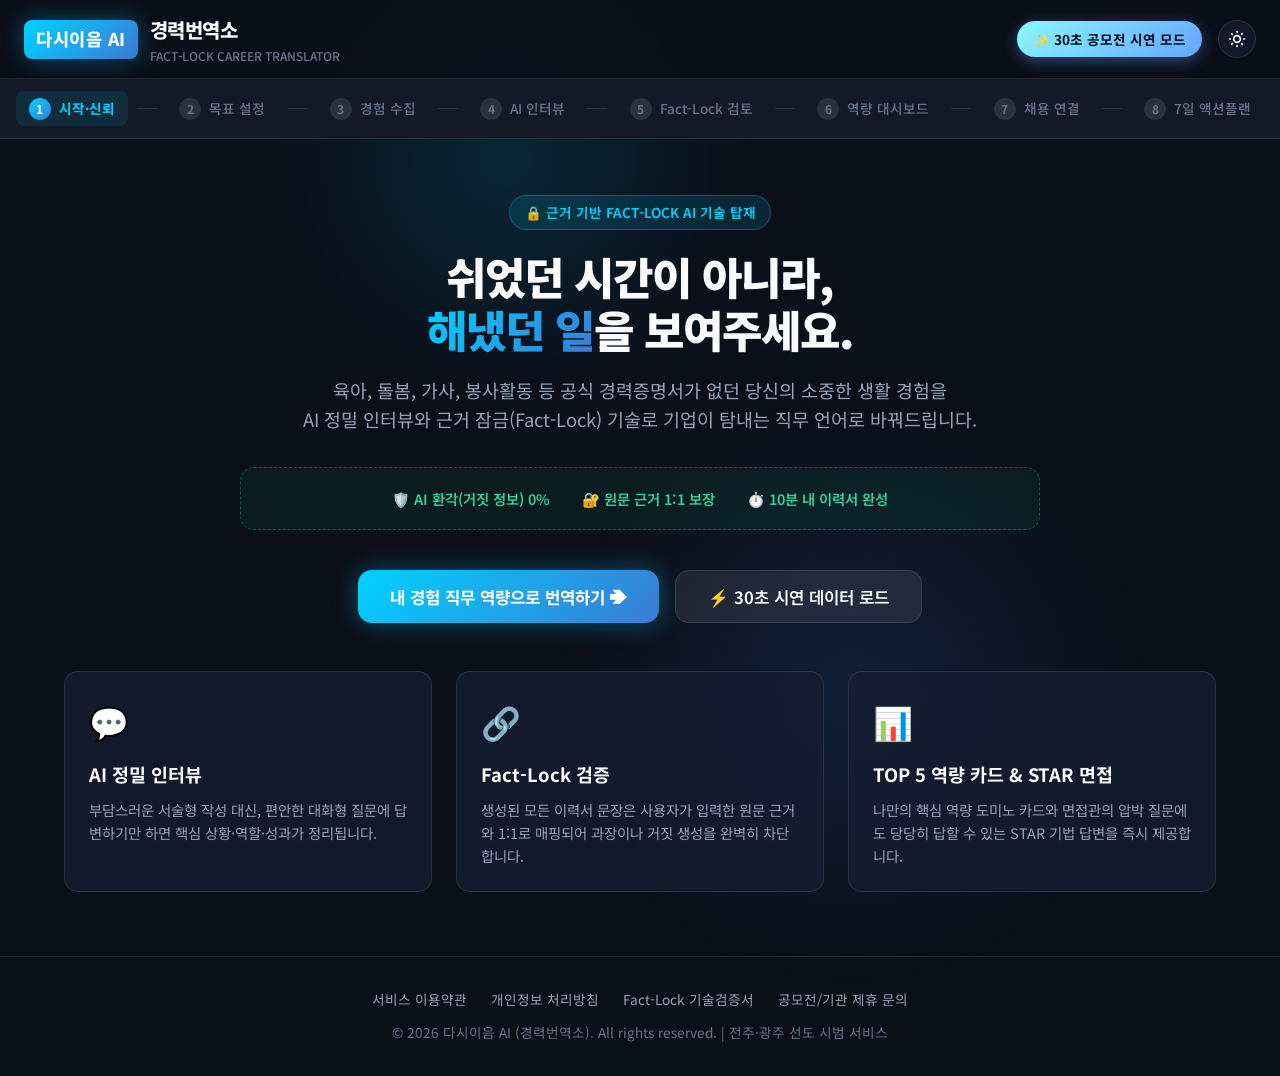
==== index.html @ f860e338 "Deploy Dasiium AI to GitHub Pages" ====
<!DOCTYPE html>
<html lang="ko" data-theme="dark">
<head>
  <meta charset="UTF-8">
  <meta name="viewport" content="width=device-width, initial-scale=1.0">
  <title>다시이음 AI · 근거 기반 AI 커리어 전환 플랫폼</title>
  <meta name="description" content="육아·돌봄·가사 등 공식 경력증명서가 없는 생활 경험을 AI 정밀 인터뷰와 Fact-Lock 근거 검증 기술로 직무 역량 및 이력서로 전환하는 플랫폼">
  <link rel="stylesheet" href="css/style.css">
</head>
<body>
  <div class="bg-glow-1"></div>
  <div class="bg-glow-2"></div>

  <!-- App Header -->
  <header class="app-header">
    <div class="header-container">
      <a href="#" class="logo-group" onclick="goToStep(1)">
        <span class="logo-badge">다시이음 AI</span>
        <div>
          <div class="logo-title">경력번역소</div>
          <div class="logo-subtitle">FACT-LOCK CAREER TRANSLATOR</div>
        </div>
      </a>

      <div class="header-actions">
        <button id="demoModeBtn" class="btn-demo-mode">
          <span>✨ 30초 공모전 시연 모드</span>
        </button>
        <button id="themeToggleBtn" class="theme-toggle-btn" title="다크/라이트 테마 전환">
          <!-- Icon injected by JS -->
        </button>
      </div>
    </div>
  </header>

  <!-- Stepper Navigation -->
  <nav class="stepper-nav">
    <div class="stepper-container">
      <div class="step-item active" data-step="1">
        <span class="step-number">1</span>
        <span>시작·신뢰</span>
      </div>
      <div class="step-divider"></div>
      <div class="step-item" data-step="2">
        <span class="step-number">2</span>
        <span>목표 설정</span>
      </div>
      <div class="step-divider"></div>
      <div class="step-item" data-step="3">
        <span class="step-number">3</span>
        <span>경험 수집</span>
      </div>
      <div class="step-divider"></div>
      <div class="step-item" data-step="4">
        <span class="step-number">4</span>
        <span>AI 인터뷰</span>
      </div>
      <div class="step-divider"></div>
      <div class="step-item" data-step="5">
        <span class="step-number">5</span>
        <span>Fact-Lock 검토</span>
      </div>
      <div class="step-divider"></div>
      <div class="step-item" data-step="6">
        <span class="step-number">6</span>
        <span>역량 대시보드</span>
      </div>
      <div class="step-divider"></div>
      <div class="step-item" data-step="7">
        <span class="step-number">7</span>
        <span>채용 연결</span>
      </div>
      <div class="step-divider"></div>
      <div class="step-item" data-step="8">
        <span class="step-number">8</span>
        <span>7일 액션플랜</span>
      </div>
    </div>
  </nav>

  <!-- Main View Container -->
  <main class="main-wrapper">

    <!-- SCREEN 1: 시작·신뢰 화면 -->
    <section class="screen-view active" data-screen="1">
      <div class="hero-section">
        <div class="badge-tag">
          <span>🔒 근거 기반 FACT-LOCK AI 기술 탑재</span>
        </div>
        <h1 class="hero-title">
          쉬었던 시간이 아니라,<br>
          <span>해냈던 일</span>을 보여주세요.
        </h1>
        <p class="hero-desc">
          육아, 돌봄, 가사, 봉사활동 등 공식 경력증명서가 없던 당신의 소중한 생활 경험을<br>
          AI 정밀 인터뷰와 근거 잠금(Fact-Lock) 기술로 기업이 탐내는 직무 언어로 바꿔드립니다.
        </p>

        <div class="trust-banner">
          <div class="trust-item">
            <span>🛡️ AI 환각(거짓 정보) 0%</span>
          </div>
          <div class="trust-item">
            <span>🔐 원문 근거 1:1 보장</span>
          </div>
          <div class="trust-item">
            <span>⏱️ 10분 내 이력서 완성</span>
          </div>
        </div>

        <div class="action-btn-group">
          <button class="btn-primary" onclick="goToStep(2)">
            내 경험 직무 역량으로 번역하기 ➔
          </button>
          <button class="btn-secondary" onclick="document.getElementById('demoModeBtn').click()">
            ⚡ 30초 시연 데이터 로드
          </button>
        </div>
      </div>

      <div class="feature-grid">
        <div class="feature-card">
          <div class="feature-icon">💬</div>
          <h3 class="feature-title">AI 정밀 인터뷰</h3>
          <p class="feature-desc">부담스러운 서술형 작성 대신, 편안한 대화형 질문에 답변하기만 하면 핵심 상황·역할·성과가 정리됩니다.</p>
        </div>
        <div class="feature-card">
          <div class="feature-icon">🔗</div>
          <h3 class="feature-title">Fact-Lock 검증</h3>
          <p class="feature-desc">생성된 모든 이력서 문장은 사용자가 입력한 원문 근거와 1:1로 매핑되어 과장이나 거짓 생성을 완벽히 차단합니다.</p>
        </div>
        <div class="feature-card">
          <div class="feature-icon">📊</div>
          <h3 class="feature-title">TOP 5 역량 카드 & STAR 면접</h3>
          <p class="feature-desc">나만의 핵심 역량 도미노 카드와 면접관의 압박 질문에도 당당히 답할 수 있는 STAR 기법 답변을 즉시 제공합니다.</p>
        </div>
      </div>
    </section>

    <!-- SCREEN 2: 목표 설정 -->
    <section class="screen-view" data-screen="2">
      <div class="glass-card">
        <div class="section-header">
          <h2 class="section-title">Step 2. 구직 목표 및 희망 조건 설정</h2>
          <p class="section-desc">어떤 직무와 지역에서 다시 일하고 싶으신가요? 적합한 직무 언어로 번역해 드립니다.</p>
        </div>

        <div class="form-group">
          <label class="form-label">1. 희망 직무 분야 선택</label>
          <div class="grid-selector">
            <div class="select-card job-select-card selected">
              <div class="select-card-icon">💼</div>
              <div class="select-card-title">사무 지원 & 행정</div>
              <div class="select-card-sub">문서 작성, 데이터 입력, 총무</div>
            </div>
            <div class="select-card job-select-card">
              <div class="select-card-icon">🎧</div>
              <div class="select-card-title">고객 응대 & CS</div>
              <div class="select-card-sub">인바운드, 상담, 안내</div>
            </div>
            <div class="select-card job-select-card">
              <div class="select-card-icon">🧸</div>
              <div class="select-card-title">돌봄 & 교육 서비스</div>
              <div class="select-card-sub">아동/노인 케어, 매니저</div>
            </div>
            <div class="select-card job-select-card">
              <div class="select-card-icon">🏪</div>
              <div class="select-card-title">매장 관리 & 기획</div>
              <div class="select-card-sub">재고 관리, 판매, 이벤트</div>
            </div>
          </div>
        </div>

        <div class="form-group">
          <label class="form-label">2. 희망 지역 (전북·광주/전남 시범 지역 우대)</label>
          <div class="grid-selector">
            <div class="select-card region-select-card selected">
              <div class="select-card-icon">📍</div>
              <div class="select-card-title">전주 / 완주</div>
              <div class="select-card-sub">우선 큐레이션 제공</div>
            </div>
            <div class="select-card region-select-card">
              <div class="select-card-icon">📍</div>
              <div class="select-card-title">광주광역시</div>
              <div class="select-card-sub">우선 큐레이션 제공</div>
            </div>
            <div class="select-card region-select-card">
              <div class="select-card-icon">📍</div>
              <div class="select-card-title">부산 / 경남</div>
              <div class="select-card-sub">서비스/관광 직무 특화</div>
            </div>
            <div class="select-card region-select-card">
              <div class="select-card-icon">📍</div>
              <div class="select-card-title">서울 / 수도권</div>
              <div class="select-card-sub">HR 제휴 기관 연계</div>
            </div>
          </div>
        </div>

        <div style="text-align: right; margin-top: 2rem;">
          <button class="btn-primary" onclick="goToStep(3)">경험 수집 단계로 이동 ➔</button>
        </div>
      </div>
    </section>

    <!-- SCREEN 3: 경험 수집 -->
    <section class="screen-view" data-screen="3">
      <div class="glass-card">
        <div class="section-header">
          <h2 class="section-title">Step 3. 소중한 생활 경험 수집</h2>
          <p class="section-desc">공식 경력서엔 적지 못했던 당신의 일상을 들려주세요. 여러 개를 선택하셔도 좋습니다.</p>
        </div>

        <div class="form-group">
          <label class="form-label">1. 경험 카테고리 태그 선택</label>
          <div class="tags-container">
            <button class="tag-btn active">👶 육아 및 자녀 교육</button>
            <button class="tag-btn active">🏡 부모님 및 가족 돌봄</button>
            <button class="tag-btn active">🤝 학부모회/지역 바자회 봉사</button>
            <button class="tag-btn active">🧾 가족 가게/자영업 보조</button>
            <button class="tag-btn">🧹 가사 및 살림 관리</button>
            <button class="tag-btn">📚 동아리 및 온오프라인 학습</button>
          </div>
        </div>

        <div class="form-group">
          <label class="form-label">2. 경험 내용 입력 (음성 또는 텍스트 입력 가능)</label>
          <textarea id="expTextarea" class="custom-textarea" placeholder="예: 8년간 학부모회 총무로 연 500만원 예산 정산과 바자회 행사를 진행했으며 300명 넘게 방문했습니다..."></textarea>
        </div>

        <div style="display: flex; justify-content: space-between; align-items: center; margin-top: 1.5rem;">
          <button class="btn-secondary" onclick="goToStep(2)">⬅ 이전</button>
          <button class="btn-primary" onclick="goToStep(4)">AI 정밀 인터뷰 시작 ➔</button>
        </div>
      </div>
    </section>

    <!-- SCREEN 4: AI 정밀 인터뷰 -->
    <section class="screen-view" data-screen="4">
      <div class="glass-card">
        <div class="section-header">
          <h2 class="section-title">Step 4. AI 정밀 대화 인터뷰</h2>
          <p class="section-desc">AI 대화 메이트가 1:1로 구체적인 역량 수치와 행동을 이끌어냅니다.</p>
        </div>

        <div id="interviewChatBox" class="interview-chat-box">
          <!-- Injected dynamically by JS -->
        </div>

        <div class="interview-input-area">
          <input type="text" id="chatInput" class="chat-input" placeholder="답변을 입력하시거나 마이크 버튼을 누르세요..." onkeypress="if(event.key==='Enter') document.getElementById('sendChatBtn').click()">
          <button class="voice-btn" title="음성 입력 시뮬레이션">🎙️</button>
          <button id="sendChatBtn" class="btn-primary">전송</button>
        </div>

        <div style="text-align: right; margin-top: 1.5rem;">
          <button class="btn-primary" onclick="goToStep(5)">Fact-Lock 근거 검토 ➔</button>
        </div>
      </div>
    </section>

    <!-- SCREEN 5: Fact-Lock 검토 -->
    <section class="screen-view" data-screen="5">
      <div class="glass-card">
        <div class="section-header">
          <h2 class="section-title">Step 5. Fact-Lock(근거 잠금) 검증 모듈</h2>
          <p class="section-desc">AI가 변환한 문장은 100% 원문 근거와 연동됩니다. 문장을 탭하여 자유롭게 수정하거나 근거 상태를 확인하세요.</p>
        </div>

        <div id="factLockContainer">
          <!-- Injected dynamically by JS -->
        </div>

        <div style="display: flex; justify-content: space-between; margin-top: 2rem;">
          <button class="btn-secondary" onclick="goToStep(4)">⬅ 인터뷰 수정</button>
          <button class="btn-primary" onclick="goToStep(6)">최종 대시보드 생성 ➔</button>
        </div>
      </div>
    </section>

    <!-- SCREEN 6: 역량 대시보드 -->
    <section class="screen-view" data-screen="6">
      <div class="glass-card">
        <div class="section-header" style="display: flex; justify-content: space-between; align-items: flex-start;">
          <div>
            <h2 class="section-title">Step 6. 검증된 나만의 커리어 대시보드</h2>
            <p class="section-desc">축하합니다! 생활 경험에서 발견한 대표 역량 카드와 맞춤 이력서·면접 준비가 완료되었습니다.</p>
          </div>
          <button class="btn-secondary" onclick="alert('PDF 및 이력서 문장이 클립보드에 복사되었습니다!')">📄 PDF / 복사하기</button>
        </div>

        <h3 style="font-size: 1.1rem; font-weight: 800; margin-bottom: 1rem; color: var(--accent-primary);">🏆 발견된 TOP 5 직무 역량 도미노 카드</h3>
        <div id="competencyGrid" class="competency-grid">
          <!-- Injected by JS -->
        </div>

        <h3 style="font-size: 1.1rem; font-weight: 800; margin: 2rem 0 1rem 0; color: var(--accent-primary);">💬 예상 면접 압박 질문 & STAR 답변 전략</h3>
        <div id="starAnswersContainer">
          <!-- Injected by JS -->
        </div>

        <div style="display: flex; justify-content: space-between; margin-top: 2rem;">
          <button class="btn-secondary" onclick="goToStep(5)">⬅ Fact-Lock 재검토</button>
          <button class="btn-primary" onclick="goToStep(7)">맞춤 채용 공고 탐색 ➔</button>
        </div>
      </div>
    </section>

    <!-- SCREEN 7: 채용 연결 -->
    <section class="screen-view" data-screen="7">
      <div class="glass-card">
        <div class="section-header">
          <h2 class="section-title">Step 7. AI 적합 공고 큐레이션 & 역량 매핑</h2>
          <p class="section-desc">다시님의 검증된 역량과 90% 이상 매칭되는 추천 채용 공고입니다.</p>
        </div>

        <div id="jobMatchContainer">
          <!-- Injected by JS -->
        </div>

        <div style="display: flex; justify-content: space-between; margin-top: 2rem;">
          <button class="btn-secondary" onclick="goToStep(6)">⬅ 대시보드 보기</button>
          <button class="btn-primary" onclick="goToStep(8)">7일 실행 플랜 확인 ➔</button>
        </div>
      </div>
    </section>

    <!-- SCREEN 8: 7일 액션플랜 -->
    <section class="screen-view" data-screen="8">
      <div class="glass-card">
        <div class="section-header">
          <h2 class="section-title">Step 8. 7일 지원 액션 플랜 (Action Plan)</h2>
          <p class="section-desc">좋은 문장에서 멈추지 않습니다. 오늘 당장 실행할 수 있는 작은 과제부터 시작하세요!</p>
        </div>

        <div class="progress-bar-wrap">
          <div id="actionProgressFill" class="progress-bar-fill"></div>
        </div>
        <div id="actionProgressText" style="font-size: 0.9rem; font-weight: 700; color: var(--accent-primary); margin-bottom: 1.5rem; text-align: right;">
          7일 미션 달성률: 0%
        </div>

        <div id="actionPlanContainer" class="checklist-container">
          <!-- Injected by JS -->
        </div>

        <div style="text-align: center; margin-top: 3rem;">
          <button class="btn-primary" style="font-size: 1.15rem; padding: 1rem 2.5rem;" onclick="alert('🎉 축하합니다! 다시이음 AI와 함께 첫 지원을 성공적으로 준비하셨습니다!')">
            🚀 오늘의 첫 지원 완료하기!
          </button>
        </div>
      </div>
    </section>

  </main>

  <!-- App Footer -->
  <footer class="app-footer">
    <div class="footer-links">
      <a href="#">서비스 이용약관</a>
      <a href="#">개인정보 처리방침</a>
      <a href="#">Fact-Lock 기술검증서</a>
      <a href="#">공모전/기관 제휴 문의</a>
    </div>
    <p>© 2026 다시이음 AI (경력번역소). All rights reserved. | 전주·광주 선도 시범 서비스</p>
  </footer>

  <!-- Scripts -->
  <script src="js/data.js"></script>
  <script src="js/app.js"></script>
</body>
</html>
---- css/style.css ----
@import url('https://fonts.googleapis.com/css2?family=Outfit:wght@400;500;600;700;800&family=Noto+Sans+KR:wght@300;400;500;700;900&display=swap');

:root {
  /* Color Palette - Vibrant Teal & Indigo Deep Premium */
  --bg-primary: #0b0f19;
  --bg-secondary: #131927;
  --bg-card: rgba(22, 30, 48, 0.75);
  --bg-card-hover: rgba(30, 41, 64, 0.85);
  --border-color: rgba(255, 255, 255, 0.1);
  --border-highlight: rgba(79, 209, 197, 0.4);
  
  --text-primary: #f8fafc;
  --text-secondary: #94a3b8;
  --text-muted: #64748b;
  
  --accent-primary: #00d2ff;
  --accent-secondary: #3a7bd5;
  --accent-gradient: linear-gradient(135deg, #00d2ff 0%, #3a7bd5 100%);
  --accent-glow: 0 0 25px rgba(0, 210, 255, 0.35);
  
  --success-bg: rgba(16, 185, 129, 0.15);
  --success-border: rgba(16, 185, 129, 0.4);
  --success-text: #34d399;
  
  --warning-bg: rgba(245, 158, 11, 0.15);
  --warning-border: rgba(245, 158, 11, 0.4);
  --warning-text: #fbbf24;
  
  --danger-bg: rgba(239, 68, 68, 0.15);
  --danger-border: rgba(239, 68, 68, 0.4);
  --danger-text: #f87171;

  --badge-verified: #10b981;
  --badge-partial: #f59e0b;
  --badge-unverified: #6b7280;
  
  --radius-sm: 8px;
  --radius-md: 14px;
  --radius-lg: 22px;
  --radius-full: 9999px;
  
  --transition: all 0.25s cubic-bezier(0.4, 0, 0.2, 1);
  --shadow-lg: 0 20px 40px -15px rgba(0, 0, 0, 0.5);
}

[data-theme="light"] {
  --bg-primary: #f1f5f9;
  --bg-secondary: #ffffff;
  --bg-card: rgba(255, 255, 255, 0.85);
  --bg-card-hover: #ffffff;
  --border-color: rgba(0, 0, 0, 0.08);
  --border-highlight: rgba(0, 114, 255, 0.4);
  
  --text-primary: #0f172a;
  --text-secondary: #475569;
  --text-muted: #94a3b8;
  
  --accent-primary: #0072ff;
  --accent-secondary: #00c6ff;
  --accent-gradient: linear-gradient(135deg, #0072ff 0%, #00c6ff 100%);
  --accent-glow: 0 0 20px rgba(0, 114, 255, 0.2);
  
  --shadow-lg: 0 15px 30px -10px rgba(0, 0, 0, 0.08);
}

* {
  box-sizing: border-box;
  margin: 0;
  padding: 0;
  font-family: 'Noto Sans KR', 'Outfit', -apple-system, sans-serif;
  -webkit-font-smoothing: antialiased;
}

body {
  background-color: var(--bg-primary);
  color: var(--text-primary);
  min-height: 100vh;
  display: flex;
  flex-direction: column;
  line-height: 1.6;
  overflow-x: hidden;
  transition: background-color 0.3s ease;
}

/* Glassmorphism Background Effect */
.bg-glow-1 {
  position: fixed;
  top: -10%;
  left: 20%;
  width: 500px;
  height: 500px;
  border-radius: 50%;
  background: radial-gradient(circle, rgba(0, 210, 255, 0.12) 0%, rgba(0,0,0,0) 70%);
  z-index: -1;
  pointer-events: none;
}
.bg-glow-2 {
  position: fixed;
  bottom: -10%;
  right: 10%;
  width: 600px;
  height: 600px;
  border-radius: 50%;
  background: radial-gradient(circle, rgba(58, 123, 213, 0.15) 0%, rgba(0,0,0,0) 70%);
  z-index: -1;
  pointer-events: none;
}

/* Header & Navbar */
.app-header {
  position: sticky;
  top: 0;
  z-index: 100;
  background: rgba(11, 15, 25, 0.85);
  backdrop-filter: blur(16px);
  -webkit-backdrop-filter: blur(16px);
  border-bottom: 1px solid var(--border-color);
  padding: 0.85rem 1.5rem;
}

[data-theme="light"] .app-header {
  background: rgba(255, 255, 255, 0.85);
}

.header-container {
  max-width: 1280px;
  margin: 0 auto;
  display: flex;
  align-items: center;
  justify-content: space-between;
}

.logo-group {
  display: flex;
  align-items: center;
  gap: 0.75rem;
  text-decoration: none;
}

.logo-badge {
  background: var(--accent-gradient);
  color: #fff;
  font-weight: 800;
  font-size: 1.1rem;
  padding: 0.35rem 0.75rem;
  border-radius: var(--radius-sm);
  box-shadow: var(--accent-glow);
  letter-spacing: 0.5px;
}

.logo-title {
  font-size: 1.25rem;
  font-weight: 800;
  letter-spacing: -0.5px;
  color: var(--text-primary);
}

.logo-subtitle {
  font-size: 0.75rem;
  color: var(--text-muted);
  font-weight: 500;
}

.header-actions {
  display: flex;
  align-items: center;
  gap: 1rem;
}

.btn-demo-mode {
  background: linear-gradient(135deg, #89f7fe 0%, #66a6ff 100%);
  color: #0b0f19;
  font-weight: 700;
  font-size: 0.85rem;
  padding: 0.5rem 1rem;
  border-radius: var(--radius-full);
  border: none;
  cursor: pointer;
  display: flex;
  align-items: center;
  gap: 0.4rem;
  box-shadow: 0 4px 15px rgba(102, 166, 255, 0.4);
  transition: var(--transition);
}

.btn-demo-mode:hover {
  transform: translateY(-2px);
  box-shadow: 0 6px 20px rgba(102, 166, 255, 0.6);
}

.theme-toggle-btn {
  background: var(--bg-card);
  border: 1px solid var(--border-color);
  color: var(--text-primary);
  width: 38px;
  height: 38px;
  border-radius: 50%;
  display: flex;
  align-items: center;
  justify-content: center;
  cursor: pointer;
  transition: var(--transition);
}

.theme-toggle-btn:hover {
  border-color: var(--accent-primary);
  color: var(--accent-primary);
}

/* Stepper Navigation Bar */
.stepper-nav {
  background: var(--bg-secondary);
  border-bottom: 1px solid var(--border-color);
  padding: 0.75rem 1rem;
  overflow-x: auto;
  white-space: nowrap;
}

.stepper-container {
  max-width: 1280px;
  margin: 0 auto;
  display: flex;
  align-items: center;
  justify-content: space-between;
  gap: 0.5rem;
}

.step-item {
  display: flex;
  align-items: center;
  gap: 0.5rem;
  padding: 0.4rem 0.8rem;
  border-radius: var(--radius-sm);
  color: var(--text-muted);
  font-size: 0.85rem;
  font-weight: 500;
  cursor: pointer;
  transition: var(--transition);
  user-select: none;
}

.step-item.active {
  color: var(--accent-primary);
  background: rgba(0, 210, 255, 0.1);
  font-weight: 700;
}

.step-item.completed {
  color: var(--success-text);
}

.step-number {
  width: 22px;
  height: 22px;
  border-radius: 50%;
  background: rgba(255, 255, 255, 0.1);
  display: inline-flex;
  align-items: center;
  justify-content: center;
  font-size: 0.75rem;
  font-weight: 700;
}

.step-item.active .step-number {
  background: var(--accent-gradient);
  color: #fff;
}

.step-item.completed .step-number {
  background: var(--success-text);
  color: #0b0f19;
}

.step-divider {
  height: 1px;
  width: 20px;
  background: var(--border-color);
  flex-shrink: 0;
}

/* Main Container & Screens */
.main-wrapper {
  flex: 1;
  max-width: 1200px;
  width: 100%;
  margin: 0 auto;
  padding: 2rem 1.5rem 4rem 1.5rem;
}

.screen-view {
  display: none;
  animation: fadeIn 0.35s ease forwards;
}

.screen-view.active {
  display: block;
}

@keyframes fadeIn {
  from { opacity: 0; transform: translateY(10px); }
  to { opacity: 1; transform: translateY(0); }
}

/* Glass Card */
.glass-card {
  background: var(--bg-card);
  backdrop-filter: blur(12px);
  -webkit-backdrop-filter: blur(12px);
  border: 1px solid var(--border-color);
  border-radius: var(--radius-lg);
  padding: 2rem;
  box-shadow: var(--shadow-lg);
  margin-bottom: 1.5rem;
  transition: var(--transition);
}

.glass-card:hover {
  border-color: var(--border-highlight);
}

/* Screen 1: Onboarding Hero */
.hero-section {
  text-align: center;
  max-width: 800px;
  margin: 1.5rem auto 3rem auto;
}

.badge-tag {
  display: inline-flex;
  align-items: center;
  gap: 0.4rem;
  background: rgba(0, 210, 255, 0.12);
  color: var(--accent-primary);
  border: 1px solid rgba(0, 210, 255, 0.3);
  padding: 0.35rem 0.9rem;
  border-radius: var(--radius-full);
  font-size: 0.85rem;
  font-weight: 600;
  margin-bottom: 1.25rem;
}

.hero-title {
  font-size: 2.75rem;
  font-weight: 900;
  line-height: 1.2;
  margin-bottom: 1.25rem;
  letter-spacing: -1px;
}

.hero-title span {
  background: var(--accent-gradient);
  -webkit-background-clip: text;
  -webkit-text-fill-color: transparent;
}

.hero-desc {
  font-size: 1.15rem;
  color: var(--text-secondary);
  margin-bottom: 2rem;
  word-break: keep-all;
}

.trust-banner {
  display: flex;
  align-items: center;
  justify-content: center;
  gap: 2rem;
  background: rgba(16, 185, 129, 0.08);
  border: 1px dashed var(--success-border);
  border-radius: var(--radius-md);
  padding: 1.2rem;
  margin-bottom: 2.5rem;
}

.trust-item {
  display: flex;
  align-items: center;
  gap: 0.5rem;
  font-size: 0.9rem;
  font-weight: 600;
  color: var(--success-text);
}

.action-btn-group {
  display: flex;
  gap: 1rem;
  justify-content: center;
  flex-wrap: wrap;
}

.btn-primary {
  background: var(--accent-gradient);
  color: #fff;
  border: none;
  font-size: 1.05rem;
  font-weight: 700;
  padding: 0.85rem 2rem;
  border-radius: var(--radius-md);
  cursor: pointer;
  box-shadow: var(--accent-glow);
  transition: var(--transition);
  display: inline-flex;
  align-items: center;
  gap: 0.5rem;
}

.btn-primary:hover {
  transform: translateY(-2px);
  box-shadow: 0 8px 25px rgba(0, 210, 255, 0.5);
}

.btn-secondary {
  background: rgba(255, 255, 255, 0.08);
  color: var(--text-primary);
  border: 1px solid var(--border-color);
  font-size: 1.05rem;
  font-weight: 600;
  padding: 0.85rem 2rem;
  border-radius: var(--radius-md);
  cursor: pointer;
  transition: var(--transition);
}

.btn-secondary:hover {
  background: rgba(255, 255, 255, 0.15);
  border-color: var(--text-secondary);
}

/* Feature Grid Cards */
.feature-grid {
  display: grid;
  grid-template-columns: repeat(auto-fit, minmax(280px, 1fr));
  gap: 1.5rem;
  margin-top: 2rem;
}

.feature-card {
  background: var(--bg-card);
  border: 1px solid var(--border-color);
  border-radius: var(--radius-md);
  padding: 1.5rem;
  transition: var(--transition);
}

.feature-card:hover {
  transform: translateY(-4px);
  border-color: var(--accent-primary);
}

.feature-icon {
  font-size: 2rem;
  margin-bottom: 0.8rem;
}

.feature-title {
  font-size: 1.15rem;
  font-weight: 700;
  margin-bottom: 0.5rem;
}

.feature-desc {
  font-size: 0.9rem;
  color: var(--text-secondary);
}

/* Form Controls & Grids */
.section-header {
  margin-bottom: 1.75rem;
}

.section-title {
  font-size: 1.6rem;
  font-weight: 800;
  margin-bottom: 0.4rem;
}

.section-desc {
  color: var(--text-secondary);
  font-size: 0.95rem;
}

.form-group {
  margin-bottom: 1.5rem;
}

.form-label {
  display: block;
  font-size: 0.95rem;
  font-weight: 600;
  margin-bottom: 0.5rem;
  color: var(--text-primary);
}

.grid-selector {
  display: grid;
  grid-template-columns: repeat(auto-fill, minmax(180px, 1fr));
  gap: 0.85rem;
}

.select-card {
  background: var(--bg-secondary);
  border: 1.5px solid var(--border-color);
  border-radius: var(--radius-md);
  padding: 1rem;
  text-align: center;
  cursor: pointer;
  transition: var(--transition);
  user-select: none;
}

.select-card:hover {
  border-color: var(--accent-primary);
}

.select-card.selected {
  border-color: var(--accent-primary);
  background: rgba(0, 210, 255, 0.12);
  box-shadow: 0 0 15px rgba(0, 210, 255, 0.2);
}

.select-card-icon {
  font-size: 1.5rem;
  margin-bottom: 0.3rem;
}

.select-card-title {
  font-weight: 700;
  font-size: 0.95rem;
}

.select-card-sub {
  font-size: 0.75rem;
  color: var(--text-muted);
  margin-top: 0.2rem;
}

/* Category Checkboxes / Tags */
.tags-container {
  display: flex;
  flex-wrap: wrap;
  gap: 0.6rem;
  margin-bottom: 1.5rem;
}

.tag-btn {
  background: var(--bg-secondary);
  border: 1px solid var(--border-color);
  color: var(--text-secondary);
  padding: 0.6rem 1.1rem;
  border-radius: var(--radius-full);
  font-size: 0.9rem;
  font-weight: 600;
  cursor: pointer;
  transition: var(--transition);
}

.tag-btn.active {
  background: var(--accent-gradient);
  color: #fff;
  border-color: transparent;
  box-shadow: var(--accent-glow);
}

/* Textarea / Input Fields */
.custom-textarea {
  width: 100%;
  min-height: 120px;
  background: var(--bg-secondary);
  border: 1px solid var(--border-color);
  border-radius: var(--radius-md);
  padding: 1rem;
  color: var(--text-primary);
  font-size: 0.95rem;
  resize: vertical;
  transition: var(--transition);
}

.custom-textarea:focus {
  outline: none;
  border-color: var(--accent-primary);
  box-shadow: 0 0 10px rgba(0, 210, 255, 0.2);
}

/* Chat & AI Interview Interface */
.interview-chat-box {
  background: var(--bg-secondary);
  border: 1px solid var(--border-color);
  border-radius: var(--radius-md);
  height: 440px;
  overflow-y: auto;
  padding: 1.5rem;
  display: flex;
  flex-direction: column;
  gap: 1.25rem;
  margin-bottom: 1.25rem;
}

.chat-bubble {
  max-width: 80%;
  padding: 1rem 1.25rem;
  border-radius: var(--radius-md);
  font-size: 0.95rem;
  line-height: 1.5;
  animation: fadeIn 0.3s ease;
}

.chat-bubble.ai {
  align-self: flex-start;
  background: rgba(30, 41, 59, 0.9);
  border: 1px solid var(--border-color);
  border-top-left-radius: 2px;
  color: var(--text-primary);
}

.chat-bubble.user {
  align-self: flex-end;
  background: var(--accent-gradient);
  color: #fff;
  border-top-right-radius: 2px;
  box-shadow: var(--accent-glow);
}

.chat-bubble-label {
  font-size: 0.75rem;
  font-weight: 700;
  margin-bottom: 0.3rem;
  opacity: 0.8;
}

.interview-input-area {
  display: flex;
  gap: 0.75rem;
}

.chat-input {
  flex: 1;
  background: var(--bg-secondary);
  border: 1px solid var(--border-color);
  border-radius: var(--radius-md);
  padding: 0.85rem 1.2rem;
  color: var(--text-primary);
  font-size: 0.95rem;
}

.chat-input:focus {
  outline: none;
  border-color: var(--accent-primary);
}

.voice-btn {
  background: rgba(239, 68, 68, 0.15);
  border: 1px solid rgba(239, 68, 68, 0.4);
  color: #f87171;
  border-radius: var(--radius-md);
  padding: 0 1rem;
  cursor: pointer;
  display: flex;
  align-items: center;
  justify-content: center;
  font-size: 1.1rem;
  transition: var(--transition);
}

.voice-btn:hover {
  background: rgba(239, 68, 68, 0.3);
}

/* Fact-Lock Screen Component */
.factlock-row {
  display: grid;
  grid-template-columns: 1fr 1fr;
  gap: 1.25rem;
  background: var(--bg-secondary);
  border: 1px solid var(--border-color);
  border-radius: var(--radius-md);
  padding: 1.25rem;
  margin-bottom: 1rem;
  position: relative;
  transition: var(--transition);
}

.factlock-row:hover {
  border-color: var(--accent-primary);
}

@media (max-width: 768px) {
  .factlock-row {
    grid-template-columns: 1fr;
  }
}

.evidence-box {
  background: rgba(0, 0, 0, 0.2);
  border-left: 3px solid var(--accent-primary);
  padding: 0.85rem;
  border-radius: 4px;
}

.evidence-title {
  font-size: 0.75rem;
  font-weight: 700;
  color: var(--text-muted);
  margin-bottom: 0.3rem;
}

.evidence-text {
  font-size: 0.9rem;
  color: var(--text-secondary);
}

.statement-box {
  display: flex;
  flex-direction: column;
  justify-content: space-between;
}

.statement-text {
  font-size: 0.95rem;
  font-weight: 600;
  color: var(--text-primary);
  margin-bottom: 0.75rem;
}

.factlock-controls {
  display: flex;
  align-items: center;
  justify-content: space-between;
}

.status-badge {
  display: inline-flex;
  align-items: center;
  gap: 0.3rem;
  padding: 0.25rem 0.65rem;
  border-radius: var(--radius-full);
  font-size: 0.75rem;
  font-weight: 700;
}

.badge-verified {
  background: var(--success-bg);
  border: 1px solid var(--success-border);
  color: var(--success-text);
}

.badge-partial {
  background: var(--warning-bg);
  border: 1px solid var(--warning-border);
  color: var(--warning-text);
}

.badge-unverified {
  background: rgba(255, 255, 255, 0.1);
  border: 1px solid var(--border-color);
  color: var(--text-muted);
}

/* Domino Competency Cards */
.competency-grid {
  display: grid;
  grid-template-columns: repeat(auto-fit, minmax(200px, 1fr));
  gap: 1.25rem;
  margin-bottom: 2rem;
}

.competency-card {
  background: var(--accent-gradient);
  border-radius: var(--radius-md);
  padding: 1.25rem;
  color: #fff;
  box-shadow: var(--shadow-lg);
  position: relative;
  overflow: hidden;
}

.competency-card::before {
  content: '';
  position: absolute;
  top: 0; right: 0; bottom: 0; left: 0;
  background: linear-gradient(180deg, rgba(255,255,255,0.15) 0%, rgba(0,0,0,0.2) 100%);
  pointer-events: none;
}

.competency-number {
  font-size: 1.8rem;
  font-weight: 900;
  opacity: 0.3;
  margin-bottom: 0.2rem;
}

.competency-name {
  font-size: 1.15rem;
  font-weight: 800;
  margin-bottom: 0.4rem;
}

.competency-desc {
  font-size: 0.85rem;
  opacity: 0.9;
}

/* STAR Interview Cards */
.star-card {
  background: var(--bg-secondary);
  border: 1px solid var(--border-color);
  border-radius: var(--radius-md);
  padding: 1.25rem;
  margin-bottom: 1rem;
}

.star-question {
  font-size: 1.05rem;
  font-weight: 700;
  color: var(--accent-primary);
  margin-bottom: 0.75rem;
}

.star-grid {
  display: grid;
  grid-template-columns: repeat(auto-fit, minmax(220px, 1fr));
  gap: 0.75rem;
}

.star-item {
  background: rgba(0,0,0,0.2);
  padding: 0.75rem;
  border-radius: var(--radius-sm);
}

.star-item-label {
  font-size: 0.75rem;
  font-weight: 800;
  color: var(--text-muted);
  margin-bottom: 0.2rem;
}

.star-item-text {
  font-size: 0.85rem;
}

/* Action Plan Checklist */
.checklist-container {
  display: flex;
  flex-direction: column;
  gap: 0.75rem;
}

.checklist-item {
  display: flex;
  align-items: center;
  gap: 1rem;
  background: var(--bg-secondary);
  border: 1px solid var(--border-color);
  padding: 1rem 1.25rem;
  border-radius: var(--radius-md);
  transition: var(--transition);
  cursor: pointer;
}

.checklist-item:hover {
  border-color: var(--accent-primary);
}

.checklist-item.done {
  background: var(--success-bg);
  border-color: var(--success-border);
  text-decoration: line-through;
  opacity: 0.75;
}

.custom-checkbox {
  width: 22px;
  height: 22px;
  border-radius: 6px;
  border: 2px solid var(--border-color);
  display: flex;
  align-items: center;
  justify-content: center;
  flex-shrink: 0;
}

.checklist-item.done .custom-checkbox {
  background: var(--success-text);
  border-color: var(--success-text);
  color: #0b0f19;
}

/* Progress Bar */
.progress-bar-wrap {
  width: 100%;
  height: 10px;
  background: rgba(255, 255, 255, 0.1);
  border-radius: var(--radius-full);
  overflow: hidden;
  margin: 1rem 0;
}

.progress-bar-fill {
  height: 100%;
  background: var(--accent-gradient);
  width: 0%;
  transition: width 0.4s ease;
}

/* Footer */
.app-footer {
  border-top: 1px solid var(--border-color);
  padding: 2rem 1.5rem;
  text-align: center;
  color: var(--text-muted);
  font-size: 0.85rem;
  margin-top: auto;
}

.footer-links {
  display: flex;
  justify-content: center;
  gap: 1.5rem;
  margin-bottom: 0.75rem;
}

.footer-links a {
  color: var(--text-secondary);
  text-decoration: none;
}

.footer-links a:hover {
  color: var(--accent-primary);
}
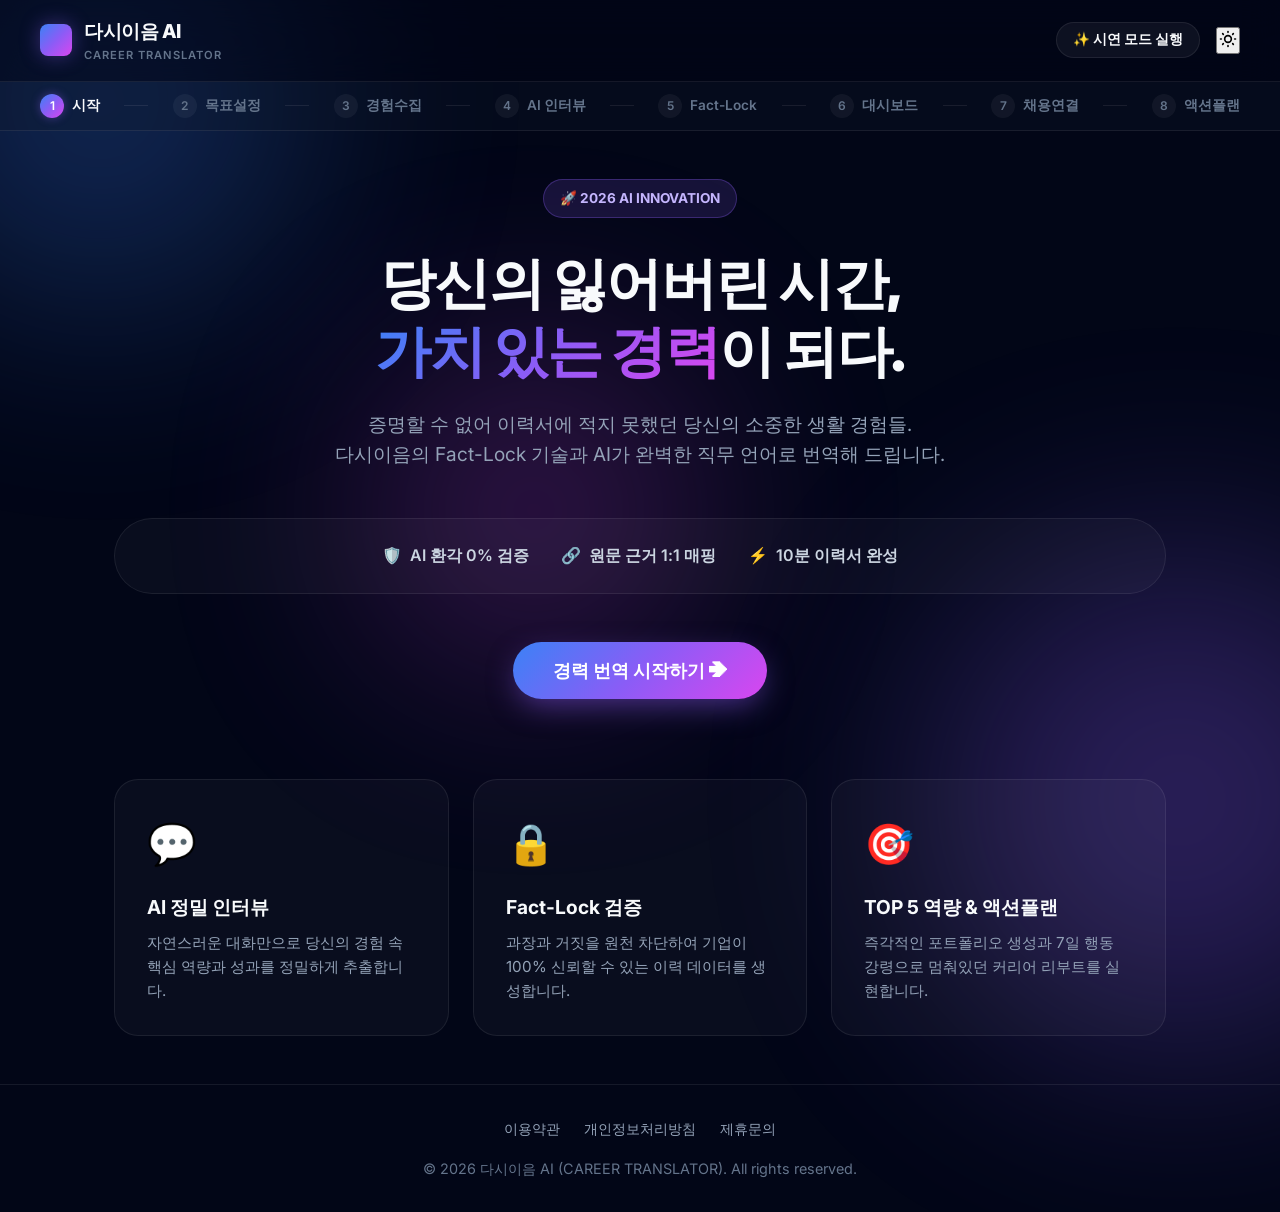
==== commit a3400171: "Redesign to Premium Glassmorphism UI" ====
--- a/index.html
+++ b/index.html
@@ -3,32 +3,36 @@
 <head>
   <meta charset="UTF-8">
   <meta name="viewport" content="width=device-width, initial-scale=1.0">
-  <title>다시이음 AI · 근거 기반 AI 커리어 전환 플랫폼</title>
-  <meta name="description" content="육아·돌봄·가사 등 공식 경력증명서가 없는 생활 경험을 AI 정밀 인터뷰와 Fact-Lock 근거 검증 기술로 직무 역량 및 이력서로 전환하는 플랫폼">
+  <title>다시이음 AI · 프리미엄 경력번역소</title>
+  <meta name="description" content="육아·돌봄·가사 경험을 검증된 직무 역량으로 전환하는 프리미엄 AI 플랫폼">
+  <!-- Google Fonts: Inter -->
+  <link rel="preconnect" href="https://fonts.googleapis.com">
+  <link rel="preconnect" href="https://fonts.gstatic.com" crossorigin>
+  <link href="https://fonts.googleapis.com/css2?family=Inter:wght@300;400;500;600;700;800;900&display=swap" rel="stylesheet">
   <link rel="stylesheet" href="css/style.css">
 </head>
 <body>
-  <div class="bg-glow-1"></div>
-  <div class="bg-glow-2"></div>
+  <!-- Animated Background Orbs -->
+  <div class="bg-orb orb-1"></div>
+  <div class="bg-orb orb-2"></div>
+  <div class="bg-orb orb-3"></div>
 
   <!-- App Header -->
   <header class="app-header">
     <div class="header-container">
       <a href="#" class="logo-group" onclick="goToStep(1)">
-        <span class="logo-badge">다시이음 AI</span>
+        <div class="logo-icon"></div>
         <div>
-          <div class="logo-title">경력번역소</div>
-          <div class="logo-subtitle">FACT-LOCK CAREER TRANSLATOR</div>
+          <div class="logo-title">다시이음 AI</div>
+          <div class="logo-subtitle">CAREER TRANSLATOR</div>
         </div>
       </a>
 
       <div class="header-actions">
-        <button id="demoModeBtn" class="btn-demo-mode">
-          <span>✨ 30초 공모전 시연 모드</span>
+        <button id="demoModeBtn" class="btn-demo">
+          ✨ 시연 모드 실행
         </button>
-        <button id="themeToggleBtn" class="theme-toggle-btn" title="다크/라이트 테마 전환">
-          <!-- Icon injected by JS -->
-        </button>
+        <button id="themeToggleBtn" class="theme-toggle" title="테마 전환"></button>
       </div>
     </div>
   </header>
@@ -36,336 +40,284 @@
   <!-- Stepper Navigation -->
   <nav class="stepper-nav">
     <div class="stepper-container">
-      <div class="step-item active" data-step="1">
-        <span class="step-number">1</span>
-        <span>시작·신뢰</span>
-      </div>
-      <div class="step-divider"></div>
-      <div class="step-item" data-step="2">
-        <span class="step-number">2</span>
-        <span>목표 설정</span>
-      </div>
-      <div class="step-divider"></div>
-      <div class="step-item" data-step="3">
-        <span class="step-number">3</span>
-        <span>경험 수집</span>
-      </div>
-      <div class="step-divider"></div>
-      <div class="step-item" data-step="4">
-        <span class="step-number">4</span>
-        <span>AI 인터뷰</span>
-      </div>
-      <div class="step-divider"></div>
-      <div class="step-item" data-step="5">
-        <span class="step-number">5</span>
-        <span>Fact-Lock 검토</span>
-      </div>
-      <div class="step-divider"></div>
-      <div class="step-item" data-step="6">
-        <span class="step-number">6</span>
-        <span>역량 대시보드</span>
-      </div>
-      <div class="step-divider"></div>
-      <div class="step-item" data-step="7">
-        <span class="step-number">7</span>
-        <span>채용 연결</span>
-      </div>
-      <div class="step-divider"></div>
-      <div class="step-item" data-step="8">
-        <span class="step-number">8</span>
-        <span>7일 액션플랜</span>
-      </div>
+      <div class="step-item active" data-step="1"><span class="step-num">1</span> 시작</div>
+      <div class="step-divider"></div>
+      <div class="step-item" data-step="2"><span class="step-num">2</span> 목표설정</div>
+      <div class="step-divider"></div>
+      <div class="step-item" data-step="3"><span class="step-num">3</span> 경험수집</div>
+      <div class="step-divider"></div>
+      <div class="step-item" data-step="4"><span class="step-num">4</span> AI 인터뷰</div>
+      <div class="step-divider"></div>
+      <div class="step-item" data-step="5"><span class="step-num">5</span> Fact-Lock</div>
+      <div class="step-divider"></div>
+      <div class="step-item" data-step="6"><span class="step-num">6</span> 대시보드</div>
+      <div class="step-divider"></div>
+      <div class="step-item" data-step="7"><span class="step-num">7</span> 채용연결</div>
+      <div class="step-divider"></div>
+      <div class="step-item" data-step="8"><span class="step-num">8</span> 액션플랜</div>
     </div>
   </nav>
 
-  <!-- Main View Container -->
+  <!-- Main Content -->
   <main class="main-wrapper">
 
-    <!-- SCREEN 1: 시작·신뢰 화면 -->
+    <!-- SCREEN 1: Hero & Trust -->
     <section class="screen-view active" data-screen="1">
       <div class="hero-section">
-        <div class="badge-tag">
-          <span>🔒 근거 기반 FACT-LOCK AI 기술 탑재</span>
-        </div>
+        <div class="badge-premium">🚀 2026 AI INNOVATION</div>
         <h1 class="hero-title">
-          쉬었던 시간이 아니라,<br>
-          <span>해냈던 일</span>을 보여주세요.
+          당신의 잃어버린 시간,<br>
+          <span class="text-gradient">가치 있는 경력</span>이 되다.
         </h1>
         <p class="hero-desc">
-          육아, 돌봄, 가사, 봉사활동 등 공식 경력증명서가 없던 당신의 소중한 생활 경험을<br>
-          AI 정밀 인터뷰와 근거 잠금(Fact-Lock) 기술로 기업이 탐내는 직무 언어로 바꿔드립니다.
+          증명할 수 없어 이력서에 적지 못했던 당신의 소중한 생활 경험들.<br>
+          다시이음의 Fact-Lock 기술과 AI가 완벽한 직무 언어로 번역해 드립니다.
         </p>
 
-        <div class="trust-banner">
+        <div class="trust-grid">
           <div class="trust-item">
-            <span>🛡️ AI 환각(거짓 정보) 0%</span>
+            <span class="trust-icon">🛡️</span>
+            <span>AI 환각 0% 검증</span>
           </div>
           <div class="trust-item">
-            <span>🔐 원문 근거 1:1 보장</span>
+            <span class="trust-icon">🔗</span>
+            <span>원문 근거 1:1 매핑</span>
           </div>
           <div class="trust-item">
-            <span>⏱️ 10분 내 이력서 완성</span>
-          </div>
-        </div>
-
-        <div class="action-btn-group">
-          <button class="btn-primary" onclick="goToStep(2)">
-            내 경험 직무 역량으로 번역하기 ➔
-          </button>
-          <button class="btn-secondary" onclick="document.getElementById('demoModeBtn').click()">
-            ⚡ 30초 시연 데이터 로드
-          </button>
-        </div>
-      </div>
-
-      <div class="feature-grid">
-        <div class="feature-card">
-          <div class="feature-icon">💬</div>
-          <h3 class="feature-title">AI 정밀 인터뷰</h3>
-          <p class="feature-desc">부담스러운 서술형 작성 대신, 편안한 대화형 질문에 답변하기만 하면 핵심 상황·역할·성과가 정리됩니다.</p>
-        </div>
-        <div class="feature-card">
-          <div class="feature-icon">🔗</div>
-          <h3 class="feature-title">Fact-Lock 검증</h3>
-          <p class="feature-desc">생성된 모든 이력서 문장은 사용자가 입력한 원문 근거와 1:1로 매핑되어 과장이나 거짓 생성을 완벽히 차단합니다.</p>
-        </div>
-        <div class="feature-card">
-          <div class="feature-icon">📊</div>
-          <h3 class="feature-title">TOP 5 역량 카드 & STAR 면접</h3>
-          <p class="feature-desc">나만의 핵심 역량 도미노 카드와 면접관의 압박 질문에도 당당히 답할 수 있는 STAR 기법 답변을 즉시 제공합니다.</p>
+            <span class="trust-icon">⚡</span>
+            <span>10분 이력서 완성</span>
+          </div>
+        </div>
+
+        <div class="action-buttons">
+          <button class="btn-primary-large" onclick="goToStep(2)">경력 번역 시작하기 ➔</button>
+        </div>
+      </div>
+
+      <div class="feature-cards">
+        <div class="feature-card glass">
+          <div class="f-icon">💬</div>
+          <h3>AI 정밀 인터뷰</h3>
+          <p>자연스러운 대화만으로 당신의 경험 속 핵심 역량과 성과를 정밀하게 추출합니다.</p>
+        </div>
+        <div class="feature-card glass">
+          <div class="f-icon">🔒</div>
+          <h3>Fact-Lock 검증</h3>
+          <p>과장과 거짓을 원천 차단하여 기업이 100% 신뢰할 수 있는 이력 데이터를 생성합니다.</p>
+        </div>
+        <div class="feature-card glass">
+          <div class="f-icon">🎯</div>
+          <h3>TOP 5 역량 & 액션플랜</h3>
+          <p>즉각적인 포트폴리오 생성과 7일 행동 강령으로 멈춰있던 커리어 리부트를 실현합니다.</p>
         </div>
       </div>
     </section>
 
     <!-- SCREEN 2: 목표 설정 -->
     <section class="screen-view" data-screen="2">
-      <div class="glass-card">
-        <div class="section-header">
-          <h2 class="section-title">Step 2. 구직 목표 및 희망 조건 설정</h2>
-          <p class="section-desc">어떤 직무와 지역에서 다시 일하고 싶으신가요? 적합한 직무 언어로 번역해 드립니다.</p>
+      <div class="glass-panel">
+        <div class="panel-header">
+          <h2>Step 2. 구직 목표 설정</h2>
+          <p>다시 일하고 싶은 분야와 지역을 알려주세요. 최적의 직무 언어를 준비합니다.</p>
         </div>
 
         <div class="form-group">
-          <label class="form-label">1. 희망 직무 분야 선택</label>
+          <label>희망 직무 분야</label>
           <div class="grid-selector">
-            <div class="select-card job-select-card selected">
-              <div class="select-card-icon">💼</div>
-              <div class="select-card-title">사무 지원 & 행정</div>
-              <div class="select-card-sub">문서 작성, 데이터 입력, 총무</div>
-            </div>
-            <div class="select-card job-select-card">
-              <div class="select-card-icon">🎧</div>
-              <div class="select-card-title">고객 응대 & CS</div>
-              <div class="select-card-sub">인바운드, 상담, 안내</div>
-            </div>
-            <div class="select-card job-select-card">
-              <div class="select-card-icon">🧸</div>
-              <div class="select-card-title">돌봄 & 교육 서비스</div>
-              <div class="select-card-sub">아동/노인 케어, 매니저</div>
-            </div>
-            <div class="select-card job-select-card">
-              <div class="select-card-icon">🏪</div>
-              <div class="select-card-title">매장 관리 & 기획</div>
-              <div class="select-card-sub">재고 관리, 판매, 이벤트</div>
+            <div class="select-card selected">
+              <span class="s-icon">💼</span>
+              <div class="s-title">사무 지원 & 행정</div>
+              <div class="s-sub">데이터, 총무, 기획</div>
+            </div>
+            <div class="select-card">
+              <span class="s-icon">🎧</span>
+              <div class="s-title">고객 응대 & CS</div>
+              <div class="s-sub">상담, 매니저</div>
+            </div>
+            <div class="select-card">
+              <span class="s-icon">🧸</span>
+              <div class="s-title">돌봄 & 교육</div>
+              <div class="s-sub">아동, 실버 케어</div>
             </div>
           </div>
         </div>
 
         <div class="form-group">
-          <label class="form-label">2. 희망 지역 (전북·광주/전남 시범 지역 우대)</label>
+          <label>희망 지역</label>
           <div class="grid-selector">
-            <div class="select-card region-select-card selected">
-              <div class="select-card-icon">📍</div>
-              <div class="select-card-title">전주 / 완주</div>
-              <div class="select-card-sub">우선 큐레이션 제공</div>
-            </div>
-            <div class="select-card region-select-card">
-              <div class="select-card-icon">📍</div>
-              <div class="select-card-title">광주광역시</div>
-              <div class="select-card-sub">우선 큐레이션 제공</div>
-            </div>
-            <div class="select-card region-select-card">
-              <div class="select-card-icon">📍</div>
-              <div class="select-card-title">부산 / 경남</div>
-              <div class="select-card-sub">서비스/관광 직무 특화</div>
-            </div>
-            <div class="select-card region-select-card">
-              <div class="select-card-icon">📍</div>
-              <div class="select-card-title">서울 / 수도권</div>
-              <div class="select-card-sub">HR 제휴 기관 연계</div>
-            </div>
-          </div>
-        </div>
-
-        <div style="text-align: right; margin-top: 2rem;">
-          <button class="btn-primary" onclick="goToStep(3)">경험 수집 단계로 이동 ➔</button>
+            <div class="select-card selected">
+              <span class="s-icon">📍</span>
+              <div class="s-title">전주 / 광주</div>
+              <div class="s-sub">선도 시범 우선 매칭</div>
+            </div>
+            <div class="select-card">
+              <span class="s-icon">📍</span>
+              <div class="s-title">수도권</div>
+              <div class="s-sub">HR 네트워크 제휴</div>
+            </div>
+          </div>
+        </div>
+
+        <div class="flex-right mt-3">
+          <button class="btn-primary" onclick="goToStep(3)">다음 단계 ➔</button>
         </div>
       </div>
     </section>
 
     <!-- SCREEN 3: 경험 수집 -->
     <section class="screen-view" data-screen="3">
-      <div class="glass-card">
-        <div class="section-header">
-          <h2 class="section-title">Step 3. 소중한 생활 경험 수집</h2>
-          <p class="section-desc">공식 경력서엔 적지 못했던 당신의 일상을 들려주세요. 여러 개를 선택하셔도 좋습니다.</p>
+      <div class="glass-panel">
+        <div class="panel-header">
+          <h2>Step 3. 생활 경험 입력</h2>
+          <p>이력서에는 적지 못했지만 당신이 치열하게 살아온 기록을 자유롭게 남겨주세요.</p>
         </div>
 
         <div class="form-group">
-          <label class="form-label">1. 경험 카테고리 태그 선택</label>
-          <div class="tags-container">
-            <button class="tag-btn active">👶 육아 및 자녀 교육</button>
-            <button class="tag-btn active">🏡 부모님 및 가족 돌봄</button>
-            <button class="tag-btn active">🤝 학부모회/지역 바자회 봉사</button>
-            <button class="tag-btn active">🧾 가족 가게/자영업 보조</button>
-            <button class="tag-btn">🧹 가사 및 살림 관리</button>
-            <button class="tag-btn">📚 동아리 및 온오프라인 학습</button>
+          <div class="tag-list">
+            <button class="tag active">육아/가족 돌봄</button>
+            <button class="tag active">학부모회/바자회</button>
+            <button class="tag active">가게 보조</button>
+            <button class="tag">동아리/학습</button>
           </div>
         </div>
 
         <div class="form-group">
-          <label class="form-label">2. 경험 내용 입력 (음성 또는 텍스트 입력 가능)</label>
-          <textarea id="expTextarea" class="custom-textarea" placeholder="예: 8년간 학부모회 총무로 연 500만원 예산 정산과 바자회 행사를 진행했으며 300명 넘게 방문했습니다..."></textarea>
-        </div>
-
-        <div style="display: flex; justify-content: space-between; align-items: center; margin-top: 1.5rem;">
-          <button class="btn-secondary" onclick="goToStep(2)">⬅ 이전</button>
-          <button class="btn-primary" onclick="goToStep(4)">AI 정밀 인터뷰 시작 ➔</button>
-        </div>
-      </div>
-    </section>
-
-    <!-- SCREEN 4: AI 정밀 인터뷰 -->
+          <textarea id="expTextarea" class="input-glass" placeholder="예: 8년간 학부모회 총무로 연 500만원 예산을 관리했습니다..."></textarea>
+        </div>
+
+        <div class="flex-between mt-3">
+          <button class="btn-ghost" onclick="goToStep(2)">⬅ 이전</button>
+          <button class="btn-primary" onclick="goToStep(4)">인터뷰 시작 ➔</button>
+        </div>
+      </div>
+    </section>
+
+    <!-- SCREEN 4: AI 인터뷰 -->
     <section class="screen-view" data-screen="4">
-      <div class="glass-card">
-        <div class="section-header">
-          <h2 class="section-title">Step 4. AI 정밀 대화 인터뷰</h2>
-          <p class="section-desc">AI 대화 메이트가 1:1로 구체적인 역량 수치와 행동을 이끌어냅니다.</p>
-        </div>
-
-        <div id="interviewChatBox" class="interview-chat-box">
-          <!-- Injected dynamically by JS -->
-        </div>
-
-        <div class="interview-input-area">
-          <input type="text" id="chatInput" class="chat-input" placeholder="답변을 입력하시거나 마이크 버튼을 누르세요..." onkeypress="if(event.key==='Enter') document.getElementById('sendChatBtn').click()">
-          <button class="voice-btn" title="음성 입력 시뮬레이션">🎙️</button>
+      <div class="glass-panel">
+        <div class="panel-header">
+          <h2>Step 4. 정밀 AI 인터뷰</h2>
+          <p>입력하신 내용을 바탕으로 역량을 구체화합니다. 편안하게 답변해 주세요.</p>
+        </div>
+
+        <div id="interviewChatBox" class="chat-container">
+          <!-- JS 렌더링 -->
+        </div>
+
+        <div class="chat-input-wrapper">
+          <input type="text" id="chatInput" class="input-glass" placeholder="답변을 입력하세요..." onkeypress="if(event.key==='Enter') document.getElementById('sendChatBtn').click()">
+          <button class="btn-icon">🎙️</button>
           <button id="sendChatBtn" class="btn-primary">전송</button>
         </div>
 
-        <div style="text-align: right; margin-top: 1.5rem;">
-          <button class="btn-primary" onclick="goToStep(5)">Fact-Lock 근거 검토 ➔</button>
-        </div>
-      </div>
-    </section>
-
-    <!-- SCREEN 5: Fact-Lock 검토 -->
+        <div class="flex-right mt-3">
+          <button class="btn-primary" onclick="goToStep(5)">근거 잠금(Fact-Lock) ➔</button>
+        </div>
+      </div>
+    </section>
+
+    <!-- SCREEN 5: Fact-Lock -->
     <section class="screen-view" data-screen="5">
-      <div class="glass-card">
-        <div class="section-header">
-          <h2 class="section-title">Step 5. Fact-Lock(근거 잠금) 검증 모듈</h2>
-          <p class="section-desc">AI가 변환한 문장은 100% 원문 근거와 연동됩니다. 문장을 탭하여 자유롭게 수정하거나 근거 상태를 확인하세요.</p>
-        </div>
-
-        <div id="factLockContainer">
-          <!-- Injected dynamically by JS -->
-        </div>
-
-        <div style="display: flex; justify-content: space-between; margin-top: 2rem;">
-          <button class="btn-secondary" onclick="goToStep(4)">⬅ 인터뷰 수정</button>
-          <button class="btn-primary" onclick="goToStep(6)">최종 대시보드 생성 ➔</button>
+      <div class="glass-panel">
+        <div class="panel-header">
+          <h2>Step 5. Fact-Lock 기술 검증</h2>
+          <p>환각(거짓) 없이 100% 당신의 경험에 기반해 도출된 직무 언어입니다.</p>
+        </div>
+
+        <div id="factLockContainer" class="fact-lock-grid">
+          <!-- JS 렌더링 -->
+        </div>
+
+        <div class="flex-between mt-3">
+          <button class="btn-ghost" onclick="goToStep(4)">⬅ 이전</button>
+          <button class="btn-primary" onclick="goToStep(6)">결과 생성 ➔</button>
         </div>
       </div>
     </section>
 
     <!-- SCREEN 6: 역량 대시보드 -->
     <section class="screen-view" data-screen="6">
-      <div class="glass-card">
-        <div class="section-header" style="display: flex; justify-content: space-between; align-items: flex-start;">
+      <div class="glass-panel">
+        <div class="panel-header flex-between align-start">
           <div>
-            <h2 class="section-title">Step 6. 검증된 나만의 커리어 대시보드</h2>
-            <p class="section-desc">축하합니다! 생활 경험에서 발견한 대표 역량 카드와 맞춤 이력서·면접 준비가 완료되었습니다.</p>
-          </div>
-          <button class="btn-secondary" onclick="alert('PDF 및 이력서 문장이 클립보드에 복사되었습니다!')">📄 PDF / 복사하기</button>
-        </div>
-
-        <h3 style="font-size: 1.1rem; font-weight: 800; margin-bottom: 1rem; color: var(--accent-primary);">🏆 발견된 TOP 5 직무 역량 도미노 카드</h3>
-        <div id="competencyGrid" class="competency-grid">
-          <!-- Injected by JS -->
-        </div>
-
-        <h3 style="font-size: 1.1rem; font-weight: 800; margin: 2rem 0 1rem 0; color: var(--accent-primary);">💬 예상 면접 압박 질문 & STAR 답변 전략</h3>
-        <div id="starAnswersContainer">
-          <!-- Injected by JS -->
-        </div>
-
-        <div style="display: flex; justify-content: space-between; margin-top: 2rem;">
-          <button class="btn-secondary" onclick="goToStep(5)">⬅ Fact-Lock 재검토</button>
-          <button class="btn-primary" onclick="goToStep(7)">맞춤 채용 공고 탐색 ➔</button>
+            <h2>Step 6. 커리어 대시보드</h2>
+            <p>당신의 생활이 완벽한 포트폴리오로 탄생했습니다.</p>
+          </div>
+          <button class="btn-outline">PDF 내보내기</button>
+        </div>
+
+        <h3 class="sub-heading">TOP 5 핵심 직무 역량</h3>
+        <div id="competencyGrid" class="domino-grid">
+          <!-- JS 렌더링 -->
+        </div>
+
+        <h3 class="sub-heading mt-4">예상 면접 압박 질문 & STAR 답변</h3>
+        <div id="starAnswersContainer" class="star-grid">
+          <!-- JS 렌더링 -->
+        </div>
+
+        <div class="flex-between mt-4">
+          <button class="btn-ghost" onclick="goToStep(5)">⬅ 재검토</button>
+          <button class="btn-primary" onclick="goToStep(7)">채용 공고 매칭 ➔</button>
         </div>
       </div>
     </section>
 
     <!-- SCREEN 7: 채용 연결 -->
     <section class="screen-view" data-screen="7">
-      <div class="glass-card">
-        <div class="section-header">
-          <h2 class="section-title">Step 7. AI 적합 공고 큐레이션 & 역량 매핑</h2>
-          <p class="section-desc">다시님의 검증된 역량과 90% 이상 매칭되는 추천 채용 공고입니다.</p>
-        </div>
-
-        <div id="jobMatchContainer">
-          <!-- Injected by JS -->
-        </div>
-
-        <div style="display: flex; justify-content: space-between; margin-top: 2rem;">
-          <button class="btn-secondary" onclick="goToStep(6)">⬅ 대시보드 보기</button>
-          <button class="btn-primary" onclick="goToStep(8)">7일 실행 플랜 확인 ➔</button>
-        </div>
-      </div>
-    </section>
-
-    <!-- SCREEN 8: 7일 액션플랜 -->
+      <div class="glass-panel">
+        <div class="panel-header">
+          <h2>Step 7. 맞춤 채용 매칭</h2>
+          <p>도출된 역량과 90% 이상 일치하는 추천 공고입니다.</p>
+        </div>
+
+        <div id="jobMatchContainer" class="job-grid">
+          <!-- JS 렌더링 -->
+        </div>
+
+        <div class="flex-between mt-3">
+          <button class="btn-ghost" onclick="goToStep(6)">⬅ 대시보드</button>
+          <button class="btn-primary" onclick="goToStep(8)">7일 액션플랜 ➔</button>
+        </div>
+      </div>
+    </section>
+
+    <!-- SCREEN 8: 액션플랜 -->
     <section class="screen-view" data-screen="8">
-      <div class="glass-card">
-        <div class="section-header">
-          <h2 class="section-title">Step 8. 7일 지원 액션 플랜 (Action Plan)</h2>
-          <p class="section-desc">좋은 문장에서 멈추지 않습니다. 오늘 당장 실행할 수 있는 작은 과제부터 시작하세요!</p>
-        </div>
-
-        <div class="progress-bar-wrap">
-          <div id="actionProgressFill" class="progress-bar-fill"></div>
-        </div>
-        <div id="actionProgressText" style="font-size: 0.9rem; font-weight: 700; color: var(--accent-primary); margin-bottom: 1.5rem; text-align: right;">
-          7일 미션 달성률: 0%
-        </div>
-
-        <div id="actionPlanContainer" class="checklist-container">
-          <!-- Injected by JS -->
-        </div>
-
-        <div style="text-align: center; margin-top: 3rem;">
-          <button class="btn-primary" style="font-size: 1.15rem; padding: 1rem 2.5rem;" onclick="alert('🎉 축하합니다! 다시이음 AI와 함께 첫 지원을 성공적으로 준비하셨습니다!')">
-            🚀 오늘의 첫 지원 완료하기!
-          </button>
+      <div class="glass-panel">
+        <div class="panel-header text-center">
+          <h2>Step 8. 7일 실행 액션플랜</h2>
+          <p>리부트를 향한 첫걸음, 지금 바로 시작하세요.</p>
+        </div>
+
+        <div class="progress-container">
+          <div class="progress-track">
+            <div id="actionProgressFill" class="progress-fill"></div>
+          </div>
+          <div id="actionProgressText" class="progress-text">미션 달성률: 0%</div>
+        </div>
+
+        <div id="actionPlanContainer" class="checklist-grid">
+          <!-- JS 렌더링 -->
+        </div>
+
+        <div class="text-center mt-4">
+          <button class="btn-glow-large" onclick="alert('지원 성공!')">오늘 미션 완료하기 🚀</button>
         </div>
       </div>
     </section>
 
   </main>
 
-  <!-- App Footer -->
   <footer class="app-footer">
     <div class="footer-links">
-      <a href="#">서비스 이용약관</a>
-      <a href="#">개인정보 처리방침</a>
-      <a href="#">Fact-Lock 기술검증서</a>
-      <a href="#">공모전/기관 제휴 문의</a>
+      <a href="#">이용약관</a>
+      <a href="#">개인정보처리방침</a>
+      <a href="#">제휴문의</a>
     </div>
-    <p>© 2026 다시이음 AI (경력번역소). All rights reserved. | 전주·광주 선도 시범 서비스</p>
+    <p>© 2026 다시이음 AI (CAREER TRANSLATOR). All rights reserved.</p>
   </footer>
 
-  <!-- Scripts -->
   <script src="js/data.js"></script>
   <script src="js/app.js"></script>
 </body>
--- a/css/style.css
+++ b/css/style.css
@@ -1,929 +1,442 @@
-@import url('https://fonts.googleapis.com/css2?family=Outfit:wght@400;500;600;700;800&family=Noto+Sans+KR:wght@300;400;500;700;900&display=swap');
+@charset "utf-8";
+
+/* =========================================================
+   Premium Glassmorphism Theme for Dasiium AI (Dark Mode Default)
+   ========================================================= */
 
 :root {
-  /* Color Palette - Vibrant Teal & Indigo Deep Premium */
-  --bg-primary: #0b0f19;
-  --bg-secondary: #131927;
-  --bg-card: rgba(22, 30, 48, 0.75);
-  --bg-card-hover: rgba(30, 41, 64, 0.85);
-  --border-color: rgba(255, 255, 255, 0.1);
-  --border-highlight: rgba(79, 209, 197, 0.4);
-  
+  /* Core Colors */
+  --bg-deep: #020617;
+  --bg-surface: rgba(15, 23, 42, 0.4);
+  --glass-bg: rgba(255, 255, 255, 0.03);
+  --glass-border: rgba(255, 255, 255, 0.08);
+  --glass-border-hover: rgba(255, 255, 255, 0.2);
+
+  /* Gradients */
+  --accent-gradient: linear-gradient(135deg, #3b82f6, #8b5cf6, #d946ef);
+  --accent-gradient-hover: linear-gradient(135deg, #60a5fa, #a78bfa, #e879f9);
+  --orb-1: #3b82f6;
+  --orb-2: #8b5cf6;
+  --orb-3: #d946ef;
+
+  /* Typography */
   --text-primary: #f8fafc;
   --text-secondary: #94a3b8;
   --text-muted: #64748b;
   
-  --accent-primary: #00d2ff;
-  --accent-secondary: #3a7bd5;
-  --accent-gradient: linear-gradient(135deg, #00d2ff 0%, #3a7bd5 100%);
-  --accent-glow: 0 0 25px rgba(0, 210, 255, 0.35);
+  /* Status */
+  --success: #10b981;
+  --warning: #f59e0b;
+  --danger: #ef4444;
+
+  /* Geometry */
+  --radius-sm: 8px;
+  --radius-md: 16px;
+  --radius-lg: 24px;
+  --radius-pill: 9999px;
   
-  --success-bg: rgba(16, 185, 129, 0.15);
-  --success-border: rgba(16, 185, 129, 0.4);
-  --success-text: #34d399;
-  
-  --warning-bg: rgba(245, 158, 11, 0.15);
-  --warning-border: rgba(245, 158, 11, 0.4);
-  --warning-text: #fbbf24;
-  
-  --danger-bg: rgba(239, 68, 68, 0.15);
-  --danger-border: rgba(239, 68, 68, 0.4);
-  --danger-text: #f87171;
-
-  --badge-verified: #10b981;
-  --badge-partial: #f59e0b;
-  --badge-unverified: #6b7280;
-  
-  --radius-sm: 8px;
-  --radius-md: 14px;
-  --radius-lg: 22px;
-  --radius-full: 9999px;
-  
-  --transition: all 0.25s cubic-bezier(0.4, 0, 0.2, 1);
-  --shadow-lg: 0 20px 40px -15px rgba(0, 0, 0, 0.5);
-}
-
-[data-theme="light"] {
-  --bg-primary: #f1f5f9;
-  --bg-secondary: #ffffff;
-  --bg-card: rgba(255, 255, 255, 0.85);
-  --bg-card-hover: #ffffff;
-  --border-color: rgba(0, 0, 0, 0.08);
-  --border-highlight: rgba(0, 114, 255, 0.4);
-  
-  --text-primary: #0f172a;
-  --text-secondary: #475569;
-  --text-muted: #94a3b8;
-  
-  --accent-primary: #0072ff;
-  --accent-secondary: #00c6ff;
-  --accent-gradient: linear-gradient(135deg, #0072ff 0%, #00c6ff 100%);
-  --accent-glow: 0 0 20px rgba(0, 114, 255, 0.2);
-  
-  --shadow-lg: 0 15px 30px -10px rgba(0, 0, 0, 0.08);
+  --transition: all 0.3s cubic-bezier(0.16, 1, 0.3, 1);
 }
 
 * {
-  box-sizing: border-box;
   margin: 0;
   padding: 0;
-  font-family: 'Noto Sans KR', 'Outfit', -apple-system, sans-serif;
-  -webkit-font-smoothing: antialiased;
+  box-sizing: border-box;
 }
 
 body {
-  background-color: var(--bg-primary);
+  font-family: 'Inter', sans-serif;
+  background-color: var(--bg-deep);
   color: var(--text-primary);
+  line-height: 1.6;
   min-height: 100vh;
   display: flex;
   flex-direction: column;
-  line-height: 1.6;
   overflow-x: hidden;
-  transition: background-color 0.3s ease;
-}
-
-/* Glassmorphism Background Effect */
-.bg-glow-1 {
+  -webkit-font-smoothing: antialiased;
+}
+
+/* =========================================================
+   Background Orbs (Animations)
+   ========================================================= */
+.bg-orb {
   position: fixed;
-  top: -10%;
-  left: 20%;
-  width: 500px;
-  height: 500px;
   border-radius: 50%;
-  background: radial-gradient(circle, rgba(0, 210, 255, 0.12) 0%, rgba(0,0,0,0) 70%);
+  filter: blur(120px);
   z-index: -1;
-  pointer-events: none;
-}
-.bg-glow-2 {
-  position: fixed;
-  bottom: -10%;
-  right: 10%;
-  width: 600px;
-  height: 600px;
-  border-radius: 50%;
-  background: radial-gradient(circle, rgba(58, 123, 213, 0.15) 0%, rgba(0,0,0,0) 70%);
-  z-index: -1;
-  pointer-events: none;
-}
-
-/* Header & Navbar */
-.app-header {
-  position: sticky;
-  top: 0;
-  z-index: 100;
-  background: rgba(11, 15, 25, 0.85);
-  backdrop-filter: blur(16px);
-  -webkit-backdrop-filter: blur(16px);
-  border-bottom: 1px solid var(--border-color);
-  padding: 0.85rem 1.5rem;
-}
-
-[data-theme="light"] .app-header {
-  background: rgba(255, 255, 255, 0.85);
-}
-
-.header-container {
-  max-width: 1280px;
-  margin: 0 auto;
-  display: flex;
-  align-items: center;
-  justify-content: space-between;
-}
-
-.logo-group {
-  display: flex;
-  align-items: center;
-  gap: 0.75rem;
-  text-decoration: none;
-}
-
-.logo-badge {
-  background: var(--accent-gradient);
-  color: #fff;
-  font-weight: 800;
-  font-size: 1.1rem;
-  padding: 0.35rem 0.75rem;
-  border-radius: var(--radius-sm);
-  box-shadow: var(--accent-glow);
-  letter-spacing: 0.5px;
-}
-
-.logo-title {
-  font-size: 1.25rem;
-  font-weight: 800;
-  letter-spacing: -0.5px;
-  color: var(--text-primary);
-}
-
-.logo-subtitle {
-  font-size: 0.75rem;
-  color: var(--text-muted);
-  font-weight: 500;
-}
-
-.header-actions {
-  display: flex;
-  align-items: center;
-  gap: 1rem;
-}
-
-.btn-demo-mode {
-  background: linear-gradient(135deg, #89f7fe 0%, #66a6ff 100%);
-  color: #0b0f19;
-  font-weight: 700;
-  font-size: 0.85rem;
-  padding: 0.5rem 1rem;
-  border-radius: var(--radius-full);
-  border: none;
-  cursor: pointer;
-  display: flex;
-  align-items: center;
-  gap: 0.4rem;
-  box-shadow: 0 4px 15px rgba(102, 166, 255, 0.4);
-  transition: var(--transition);
-}
-
-.btn-demo-mode:hover {
-  transform: translateY(-2px);
-  box-shadow: 0 6px 20px rgba(102, 166, 255, 0.6);
-}
-
-.theme-toggle-btn {
-  background: var(--bg-card);
-  border: 1px solid var(--border-color);
-  color: var(--text-primary);
-  width: 38px;
-  height: 38px;
-  border-radius: 50%;
-  display: flex;
-  align-items: center;
-  justify-content: center;
-  cursor: pointer;
-  transition: var(--transition);
-}
-
-.theme-toggle-btn:hover {
-  border-color: var(--accent-primary);
-  color: var(--accent-primary);
-}
-
-/* Stepper Navigation Bar */
-.stepper-nav {
-  background: var(--bg-secondary);
-  border-bottom: 1px solid var(--border-color);
-  padding: 0.75rem 1rem;
-  overflow-x: auto;
-  white-space: nowrap;
-}
-
-.stepper-container {
-  max-width: 1280px;
-  margin: 0 auto;
-  display: flex;
-  align-items: center;
-  justify-content: space-between;
-  gap: 0.5rem;
-}
-
-.step-item {
-  display: flex;
-  align-items: center;
-  gap: 0.5rem;
-  padding: 0.4rem 0.8rem;
-  border-radius: var(--radius-sm);
-  color: var(--text-muted);
-  font-size: 0.85rem;
-  font-weight: 500;
-  cursor: pointer;
-  transition: var(--transition);
-  user-select: none;
-}
-
-.step-item.active {
-  color: var(--accent-primary);
-  background: rgba(0, 210, 255, 0.1);
-  font-weight: 700;
-}
-
-.step-item.completed {
-  color: var(--success-text);
-}
-
-.step-number {
-  width: 22px;
-  height: 22px;
-  border-radius: 50%;
-  background: rgba(255, 255, 255, 0.1);
-  display: inline-flex;
-  align-items: center;
-  justify-content: center;
-  font-size: 0.75rem;
-  font-weight: 700;
-}
-
-.step-item.active .step-number {
-  background: var(--accent-gradient);
-  color: #fff;
-}
-
-.step-item.completed .step-number {
-  background: var(--success-text);
-  color: #0b0f19;
-}
-
-.step-divider {
-  height: 1px;
-  width: 20px;
-  background: var(--border-color);
-  flex-shrink: 0;
-}
-
-/* Main Container & Screens */
-.main-wrapper {
-  flex: 1;
-  max-width: 1200px;
-  width: 100%;
-  margin: 0 auto;
-  padding: 2rem 1.5rem 4rem 1.5rem;
-}
-
-.screen-view {
-  display: none;
-  animation: fadeIn 0.35s ease forwards;
-}
-
-.screen-view.active {
-  display: block;
+  opacity: 0.3;
+  animation: float 20s infinite alternate ease-in-out;
+}
+.orb-1 {
+  width: 400px; height: 400px; background: var(--orb-1);
+  top: -100px; left: -100px;
+}
+.orb-2 {
+  width: 500px; height: 500px; background: var(--orb-2);
+  bottom: -150px; right: -150px;
+  animation-delay: -5s;
+}
+.orb-3 {
+  width: 300px; height: 300px; background: var(--orb-3);
+  top: 40%; left: 30%;
+  animation-delay: -10s;
+}
+
+@keyframes float {
+  0% { transform: translate(0, 0) scale(1); }
+  100% { transform: translate(60px, 60px) scale(1.1); }
 }
 
 @keyframes fadeIn {
-  from { opacity: 0; transform: translateY(10px); }
+  from { opacity: 0; transform: translateY(20px); }
   to { opacity: 1; transform: translateY(0); }
 }
 
-/* Glass Card */
-.glass-card {
-  background: var(--bg-card);
-  backdrop-filter: blur(12px);
-  -webkit-backdrop-filter: blur(12px);
-  border: 1px solid var(--border-color);
-  border-radius: var(--radius-lg);
-  padding: 2rem;
-  box-shadow: var(--shadow-lg);
-  margin-bottom: 1.5rem;
-  transition: var(--transition);
-}
-
-.glass-card:hover {
-  border-color: var(--border-highlight);
-}
-
-/* Screen 1: Onboarding Hero */
-.hero-section {
-  text-align: center;
-  max-width: 800px;
-  margin: 1.5rem auto 3rem auto;
-}
-
-.badge-tag {
-  display: inline-flex;
-  align-items: center;
-  gap: 0.4rem;
-  background: rgba(0, 210, 255, 0.12);
-  color: var(--accent-primary);
-  border: 1px solid rgba(0, 210, 255, 0.3);
-  padding: 0.35rem 0.9rem;
-  border-radius: var(--radius-full);
-  font-size: 0.85rem;
-  font-weight: 600;
-  margin-bottom: 1.25rem;
-}
-
-.hero-title {
-  font-size: 2.75rem;
-  font-weight: 900;
-  line-height: 1.2;
-  margin-bottom: 1.25rem;
-  letter-spacing: -1px;
-}
-
-.hero-title span {
+/* =========================================================
+   Typography & Utilities
+   ========================================================= */
+.text-gradient {
   background: var(--accent-gradient);
   -webkit-background-clip: text;
   -webkit-text-fill-color: transparent;
 }
-
-.hero-desc {
-  font-size: 1.15rem;
-  color: var(--text-secondary);
-  margin-bottom: 2rem;
-  word-break: keep-all;
-}
-
-.trust-banner {
-  display: flex;
-  align-items: center;
-  justify-content: center;
-  gap: 2rem;
-  background: rgba(16, 185, 129, 0.08);
-  border: 1px dashed var(--success-border);
+.flex-between { display: flex; justify-content: space-between; align-items: center; }
+.flex-right { display: flex; justify-content: flex-end; align-items: center; }
+.align-start { align-items: flex-start; }
+.text-center { text-align: center; }
+.mt-3 { margin-top: 1.5rem; }
+.mt-4 { margin-top: 2.5rem; }
+
+/* =========================================================
+   Header
+   ========================================================= */
+.app-header {
+  position: sticky;
+  top: 0; z-index: 100;
+  background: rgba(2, 6, 23, 0.6);
+  backdrop-filter: blur(20px);
+  border-bottom: 1px solid var(--glass-border);
+  padding: 1rem 1.5rem;
+}
+.header-container {
+  max-width: 1200px; margin: 0 auto;
+  display: flex; justify-content: space-between; align-items: center;
+}
+.logo-group {
+  display: flex; align-items: center; gap: 12px;
+  text-decoration: none; color: inherit;
+}
+.logo-icon {
+  width: 32px; height: 32px;
+  background: var(--accent-gradient);
+  border-radius: var(--radius-sm);
+  box-shadow: 0 0 20px rgba(139, 92, 246, 0.4);
+}
+.logo-title { font-weight: 800; font-size: 1.2rem; letter-spacing: -0.5px; }
+.logo-subtitle { font-size: 0.7rem; color: var(--text-muted); font-weight: 600; letter-spacing: 1px; }
+
+.header-actions { display: flex; gap: 1rem; align-items: center; }
+.btn-demo {
+  background: rgba(255, 255, 255, 0.05);
+  border: 1px solid var(--glass-border);
+  color: var(--text-primary);
+  padding: 0.5rem 1rem; border-radius: var(--radius-pill);
+  font-size: 0.85rem; font-weight: 600; cursor: pointer;
+  transition: var(--transition);
+}
+.btn-demo:hover {
+  background: rgba(255, 255, 255, 0.1); border-color: var(--glass-border-hover);
+}
+
+/* =========================================================
+   Stepper Navigation
+   ========================================================= */
+.stepper-nav {
+  background: rgba(15, 23, 42, 0.3);
+  border-bottom: 1px solid var(--glass-border);
+  padding: 0.75rem 1rem;
+  overflow-x: auto; white-space: nowrap;
+}
+.stepper-container {
+  max-width: 1200px; margin: 0 auto;
+  display: flex; align-items: center; justify-content: space-between; gap: 0.5rem;
+}
+.step-item {
+  display: flex; align-items: center; gap: 8px;
+  font-size: 0.85rem; font-weight: 600; color: var(--text-muted);
+  cursor: pointer; transition: var(--transition);
+}
+.step-num {
+  width: 24px; height: 24px;
+  border-radius: 50%; background: rgba(255, 255, 255, 0.05);
+  display: flex; align-items: center; justify-content: center;
+  font-size: 0.75rem;
+}
+.step-item.active { color: var(--text-primary); }
+.step-item.active .step-num {
+  background: var(--accent-gradient); color: white;
+  box-shadow: 0 0 10px rgba(139, 92, 246, 0.4);
+}
+.step-item.completed { color: var(--success); }
+.step-divider { width: 24px; height: 1px; background: var(--glass-border); flex-shrink: 0; }
+
+/* =========================================================
+   Main Area & Screen Views
+   ========================================================= */
+.main-wrapper {
+  flex: 1; max-width: 1100px; width: 100%;
+  margin: 0 auto; padding: 3rem 1.5rem;
+}
+.screen-view { display: none; animation: fadeIn 0.4s ease forwards; }
+.screen-view.active { display: block; }
+
+/* =========================================================
+   Glass Panels & Inputs
+   ========================================================= */
+.glass-panel {
+  background: var(--glass-bg);
+  backdrop-filter: blur(24px); -webkit-backdrop-filter: blur(24px);
+  border: 1px solid var(--glass-border);
+  border-radius: var(--radius-lg);
+  padding: 2.5rem;
+  box-shadow: 0 25px 50px -12px rgba(0, 0, 0, 0.5);
+}
+.panel-header { margin-bottom: 2.5rem; }
+.panel-header h2 { font-size: 2rem; font-weight: 800; margin-bottom: 0.5rem; }
+.panel-header p { color: var(--text-secondary); font-size: 1.05rem; }
+
+.sub-heading { font-size: 1.25rem; font-weight: 700; margin-bottom: 1rem; color: #fff; }
+
+.input-glass {
+  width: 100%;
+  background: rgba(0, 0, 0, 0.2);
+  border: 1px solid var(--glass-border);
   border-radius: var(--radius-md);
   padding: 1.2rem;
-  margin-bottom: 2.5rem;
-}
-
-.trust-item {
-  display: flex;
-  align-items: center;
-  gap: 0.5rem;
-  font-size: 0.9rem;
-  font-weight: 600;
-  color: var(--success-text);
-}
-
-.action-btn-group {
-  display: flex;
-  gap: 1rem;
-  justify-content: center;
-  flex-wrap: wrap;
-}
-
+  color: #fff; font-size: 1rem;
+  font-family: inherit;
+  transition: var(--transition);
+}
+.input-glass:focus {
+  outline: none; border-color: #8b5cf6;
+  box-shadow: 0 0 0 3px rgba(139, 92, 246, 0.2);
+}
+
+/* =========================================================
+   Buttons
+   ========================================================= */
+button { font-family: inherit; }
 .btn-primary {
-  background: var(--accent-gradient);
-  color: #fff;
-  border: none;
-  font-size: 1.05rem;
-  font-weight: 700;
-  padding: 0.85rem 2rem;
-  border-radius: var(--radius-md);
-  cursor: pointer;
-  box-shadow: var(--accent-glow);
-  transition: var(--transition);
-  display: inline-flex;
-  align-items: center;
-  gap: 0.5rem;
-}
-
+  background: var(--accent-gradient); color: #fff;
+  border: none; padding: 0.8rem 1.5rem; border-radius: var(--radius-sm);
+  font-weight: 600; font-size: 1rem; cursor: pointer;
+  transition: var(--transition);
+}
 .btn-primary:hover {
   transform: translateY(-2px);
-  box-shadow: 0 8px 25px rgba(0, 210, 255, 0.5);
-}
-
-.btn-secondary {
-  background: rgba(255, 255, 255, 0.08);
-  color: var(--text-primary);
-  border: 1px solid var(--border-color);
-  font-size: 1.05rem;
-  font-weight: 600;
-  padding: 0.85rem 2rem;
-  border-radius: var(--radius-md);
-  cursor: pointer;
-  transition: var(--transition);
-}
-
-.btn-secondary:hover {
-  background: rgba(255, 255, 255, 0.15);
-  border-color: var(--text-secondary);
-}
-
-/* Feature Grid Cards */
-.feature-grid {
-  display: grid;
-  grid-template-columns: repeat(auto-fit, minmax(280px, 1fr));
-  gap: 1.5rem;
-  margin-top: 2rem;
-}
-
-.feature-card {
-  background: var(--bg-card);
-  border: 1px solid var(--border-color);
-  border-radius: var(--radius-md);
-  padding: 1.5rem;
-  transition: var(--transition);
-}
-
-.feature-card:hover {
-  transform: translateY(-4px);
-  border-color: var(--accent-primary);
-}
-
-.feature-icon {
-  font-size: 2rem;
-  margin-bottom: 0.8rem;
-}
-
-.feature-title {
-  font-size: 1.15rem;
-  font-weight: 700;
-  margin-bottom: 0.5rem;
-}
-
-.feature-desc {
-  font-size: 0.9rem;
-  color: var(--text-secondary);
-}
-
-/* Form Controls & Grids */
-.section-header {
-  margin-bottom: 1.75rem;
-}
-
-.section-title {
-  font-size: 1.6rem;
-  font-weight: 800;
-  margin-bottom: 0.4rem;
-}
-
-.section-desc {
-  color: var(--text-secondary);
-  font-size: 0.95rem;
-}
-
-.form-group {
-  margin-bottom: 1.5rem;
-}
-
-.form-label {
-  display: block;
-  font-size: 0.95rem;
-  font-weight: 600;
-  margin-bottom: 0.5rem;
-  color: var(--text-primary);
-}
-
-.grid-selector {
-  display: grid;
-  grid-template-columns: repeat(auto-fill, minmax(180px, 1fr));
-  gap: 0.85rem;
-}
-
+  box-shadow: 0 10px 20px -5px rgba(139, 92, 246, 0.5);
+}
+.btn-primary-large {
+  background: var(--accent-gradient); color: #fff; border: none;
+  padding: 1rem 2.5rem; border-radius: var(--radius-pill);
+  font-weight: 700; font-size: 1.15rem; cursor: pointer;
+  box-shadow: 0 10px 30px -5px rgba(139, 92, 246, 0.5);
+  transition: var(--transition);
+}
+.btn-primary-large:hover { transform: translateY(-3px); box-shadow: 0 15px 40px -5px rgba(139, 92, 246, 0.6); }
+
+.btn-glow-large {
+  background: transparent; color: #fff;
+  border: 2px solid #8b5cf6; padding: 1.2rem 3rem; border-radius: var(--radius-pill);
+  font-weight: 800; font-size: 1.2rem; cursor: pointer;
+  box-shadow: inset 0 0 20px rgba(139, 92, 246, 0.3), 0 0 20px rgba(139, 92, 246, 0.3);
+  transition: var(--transition);
+}
+.btn-glow-large:hover { background: #8b5cf6; color: #fff; box-shadow: 0 0 40px rgba(139, 92, 246, 0.6); transform: scale(1.02); }
+
+.btn-ghost {
+  background: transparent; color: var(--text-secondary);
+  border: 1px solid transparent; padding: 0.8rem 1.5rem; border-radius: var(--radius-sm);
+  font-weight: 600; cursor: pointer; transition: var(--transition);
+}
+.btn-ghost:hover { background: rgba(255, 255, 255, 0.05); color: #fff; }
+
+.btn-outline {
+  background: transparent; border: 1px solid var(--glass-border); color: #fff;
+  padding: 0.6rem 1.2rem; border-radius: var(--radius-sm); font-weight: 600; cursor: pointer;
+  transition: var(--transition);
+}
+.btn-outline:hover { border-color: #fff; background: rgba(255, 255, 255, 0.1); }
+
+.btn-icon {
+  background: rgba(255, 255, 255, 0.05); border: 1px solid var(--glass-border);
+  width: 50px; border-radius: var(--radius-md); font-size: 1.2rem; cursor: pointer;
+  transition: var(--transition); display: flex; align-items: center; justify-content: center;
+}
+.btn-icon:hover { background: rgba(255, 255, 255, 0.1); }
+
+/* =========================================================
+   Screen 1: Hero
+   ========================================================= */
+.hero-section { text-align: center; margin-bottom: 5rem; }
+.badge-premium {
+  display: inline-block; padding: 0.5rem 1rem; border-radius: var(--radius-pill);
+  background: rgba(139, 92, 246, 0.15); border: 1px solid rgba(139, 92, 246, 0.3);
+  color: #c4b5fd; font-weight: 700; font-size: 0.85rem; margin-bottom: 2rem;
+}
+.hero-title { font-size: 3.5rem; font-weight: 900; line-height: 1.2; margin-bottom: 1.5rem; letter-spacing: -1.5px; }
+.hero-desc { font-size: 1.2rem; color: var(--text-secondary); margin-bottom: 3rem; }
+
+.trust-grid {
+  display: flex; justify-content: center; gap: 2rem; margin-bottom: 3rem;
+  background: var(--glass-bg); padding: 1.5rem; border-radius: var(--radius-pill); border: 1px solid var(--glass-border);
+}
+.trust-item { display: flex; align-items: center; gap: 8px; font-weight: 600; color: #cbd5e1; }
+.feature-cards { display: grid; grid-template-columns: repeat(3, 1fr); gap: 1.5rem; }
+.feature-card { padding: 2rem; border-radius: var(--radius-lg); border: 1px solid var(--glass-border); background: var(--glass-bg); transition: var(--transition); }
+.feature-card:hover { transform: translateY(-10px); border-color: rgba(139, 92, 246, 0.4); background: rgba(255, 255, 255, 0.05); }
+.f-icon { font-size: 2.5rem; margin-bottom: 1rem; }
+.feature-card h3 { font-size: 1.2rem; font-weight: 700; margin-bottom: 0.5rem; }
+.feature-card p { color: var(--text-secondary); font-size: 0.95rem; line-height: 1.6; }
+
+/* =========================================================
+   Forms & Selectors
+   ========================================================= */
+.form-group { margin-bottom: 2rem; }
+.form-group label { display: block; font-weight: 600; margin-bottom: 1rem; color: #fff; font-size: 1.05rem; }
+
+.grid-selector { display: grid; grid-template-columns: repeat(auto-fit, minmax(200px, 1fr)); gap: 1rem; }
 .select-card {
-  background: var(--bg-secondary);
-  border: 1.5px solid var(--border-color);
-  border-radius: var(--radius-md);
-  padding: 1rem;
-  text-align: center;
-  cursor: pointer;
-  transition: var(--transition);
-  user-select: none;
-}
-
-.select-card:hover {
-  border-color: var(--accent-primary);
-}
-
+  background: rgba(0, 0, 0, 0.2); border: 1px solid var(--glass-border);
+  border-radius: var(--radius-md); padding: 1.5rem; text-align: center;
+  cursor: pointer; transition: var(--transition);
+}
+.select-card:hover { border-color: var(--glass-border-hover); background: rgba(255, 255, 255, 0.05); }
 .select-card.selected {
-  border-color: var(--accent-primary);
-  background: rgba(0, 210, 255, 0.12);
-  box-shadow: 0 0 15px rgba(0, 210, 255, 0.2);
-}
-
-.select-card-icon {
-  font-size: 1.5rem;
-  margin-bottom: 0.3rem;
-}
-
-.select-card-title {
-  font-weight: 700;
-  font-size: 0.95rem;
-}
-
-.select-card-sub {
-  font-size: 0.75rem;
-  color: var(--text-muted);
-  margin-top: 0.2rem;
-}
-
-/* Category Checkboxes / Tags */
-.tags-container {
-  display: flex;
-  flex-wrap: wrap;
-  gap: 0.6rem;
-  margin-bottom: 1.5rem;
-}
-
-.tag-btn {
-  background: var(--bg-secondary);
-  border: 1px solid var(--border-color);
-  color: var(--text-secondary);
-  padding: 0.6rem 1.1rem;
-  border-radius: var(--radius-full);
-  font-size: 0.9rem;
-  font-weight: 600;
-  cursor: pointer;
-  transition: var(--transition);
-}
-
-.tag-btn.active {
-  background: var(--accent-gradient);
-  color: #fff;
-  border-color: transparent;
-  box-shadow: var(--accent-glow);
-}
-
-/* Textarea / Input Fields */
-.custom-textarea {
-  width: 100%;
-  min-height: 120px;
-  background: var(--bg-secondary);
-  border: 1px solid var(--border-color);
-  border-radius: var(--radius-md);
-  padding: 1rem;
-  color: var(--text-primary);
-  font-size: 0.95rem;
-  resize: vertical;
-  transition: var(--transition);
-}
-
-.custom-textarea:focus {
-  outline: none;
-  border-color: var(--accent-primary);
-  box-shadow: 0 0 10px rgba(0, 210, 255, 0.2);
-}
-
-/* Chat & AI Interview Interface */
-.interview-chat-box {
-  background: var(--bg-secondary);
-  border: 1px solid var(--border-color);
-  border-radius: var(--radius-md);
-  height: 440px;
-  overflow-y: auto;
-  padding: 1.5rem;
-  display: flex;
-  flex-direction: column;
-  gap: 1.25rem;
-  margin-bottom: 1.25rem;
-}
-
-.chat-bubble {
-  max-width: 80%;
-  padding: 1rem 1.25rem;
-  border-radius: var(--radius-md);
-  font-size: 0.95rem;
-  line-height: 1.5;
-  animation: fadeIn 0.3s ease;
-}
-
-.chat-bubble.ai {
-  align-self: flex-start;
-  background: rgba(30, 41, 59, 0.9);
-  border: 1px solid var(--border-color);
-  border-top-left-radius: 2px;
-  color: var(--text-primary);
-}
-
-.chat-bubble.user {
-  align-self: flex-end;
-  background: var(--accent-gradient);
-  color: #fff;
-  border-top-right-radius: 2px;
-  box-shadow: var(--accent-glow);
-}
-
-.chat-bubble-label {
-  font-size: 0.75rem;
-  font-weight: 700;
-  margin-bottom: 0.3rem;
-  opacity: 0.8;
-}
-
-.interview-input-area {
-  display: flex;
-  gap: 0.75rem;
-}
-
-.chat-input {
-  flex: 1;
-  background: var(--bg-secondary);
-  border: 1px solid var(--border-color);
-  border-radius: var(--radius-md);
-  padding: 0.85rem 1.2rem;
-  color: var(--text-primary);
-  font-size: 0.95rem;
-}
-
-.chat-input:focus {
-  outline: none;
-  border-color: var(--accent-primary);
-}
-
-.voice-btn {
-  background: rgba(239, 68, 68, 0.15);
-  border: 1px solid rgba(239, 68, 68, 0.4);
-  color: #f87171;
-  border-radius: var(--radius-md);
-  padding: 0 1rem;
-  cursor: pointer;
-  display: flex;
-  align-items: center;
-  justify-content: center;
-  font-size: 1.1rem;
-  transition: var(--transition);
-}
-
-.voice-btn:hover {
-  background: rgba(239, 68, 68, 0.3);
-}
-
-/* Fact-Lock Screen Component */
+  border-color: #8b5cf6; background: rgba(139, 92, 246, 0.1);
+  box-shadow: inset 0 0 20px rgba(139, 92, 246, 0.1);
+}
+.s-icon { font-size: 2rem; display: block; margin-bottom: 0.5rem; }
+.s-title { font-weight: 700; font-size: 1.05rem; color: #fff; margin-bottom: 0.2rem; }
+.s-sub { font-size: 0.85rem; color: var(--text-muted); }
+
+.tag-list { display: flex; flex-wrap: wrap; gap: 0.8rem; }
+.tag {
+  background: rgba(0, 0, 0, 0.2); border: 1px solid var(--glass-border); color: var(--text-secondary);
+  padding: 0.6rem 1.2rem; border-radius: var(--radius-pill); font-size: 0.95rem; font-weight: 600;
+  cursor: pointer; transition: var(--transition);
+}
+.tag.active { background: var(--accent-gradient); border-color: transparent; color: #fff; }
+
+/* =========================================================
+   Chat Box
+   ========================================================= */
+.chat-container {
+  height: 400px; overflow-y: auto;
+  background: rgba(0, 0, 0, 0.2); border: 1px solid var(--glass-border); border-radius: var(--radius-md);
+  padding: 1.5rem; display: flex; flex-direction: column; gap: 1.2rem; margin-bottom: 1.5rem;
+}
+.chat-input-wrapper { display: flex; gap: 1rem; }
+
+/* These classes are applied dynamically by app.js */
+.chat-bubble { max-width: 80%; padding: 1rem 1.5rem; border-radius: var(--radius-lg); font-size: 1rem; line-height: 1.6; }
+.chat-bubble.ai { align-self: flex-start; background: rgba(30, 41, 59, 0.8); border: 1px solid var(--glass-border); border-bottom-left-radius: 4px; }
+.chat-bubble.user { align-self: flex-end; background: var(--accent-gradient); color: #fff; border-bottom-right-radius: 4px; }
+.chat-bubble-label { font-size: 0.75rem; font-weight: 700; opacity: 0.7; margin-bottom: 0.4rem; }
+
+/* =========================================================
+   Fact Lock Component
+   ========================================================= */
+.fact-lock-grid { display: flex; flex-direction: column; gap: 1.5rem; }
 .factlock-row {
-  display: grid;
-  grid-template-columns: 1fr 1fr;
-  gap: 1.25rem;
-  background: var(--bg-secondary);
-  border: 1px solid var(--border-color);
-  border-radius: var(--radius-md);
-  padding: 1.25rem;
-  margin-bottom: 1rem;
-  position: relative;
-  transition: var(--transition);
-}
-
-.factlock-row:hover {
-  border-color: var(--accent-primary);
-}
-
+  display: grid; grid-template-columns: 1fr 1fr; gap: 1.5rem;
+  background: rgba(0, 0, 0, 0.2); border: 1px solid var(--glass-border); border-radius: var(--radius-md);
+  padding: 1.5rem; transition: var(--transition);
+}
+.factlock-row:hover { border-color: rgba(139, 92, 246, 0.4); background: rgba(139, 92, 246, 0.05); }
+.evidence-box { background: rgba(255, 255, 255, 0.03); padding: 1rem; border-radius: var(--radius-sm); border-left: 3px solid #8b5cf6; }
+.evidence-title { font-size: 0.8rem; font-weight: 700; color: var(--text-muted); margin-bottom: 0.5rem; }
+.evidence-text { color: var(--text-secondary); font-size: 0.95rem; }
+.statement-box { display: flex; flex-direction: column; justify-content: space-between; }
+.statement-text { font-size: 1.05rem; font-weight: 600; color: #fff; }
+.factlock-controls { display: flex; justify-content: space-between; align-items: center; margin-top: 1rem; }
+.status-badge { padding: 0.3rem 0.8rem; border-radius: var(--radius-pill); font-size: 0.8rem; font-weight: 700; display: inline-flex; align-items: center; gap: 6px; }
+.badge-verified { background: rgba(16, 185, 129, 0.15); color: #34d399; border: 1px solid rgba(16, 185, 129, 0.3); }
+
+/* =========================================================
+   Domino & STAR Cards
+   ========================================================= */
+.domino-grid, .job-grid { display: grid; grid-template-columns: repeat(auto-fit, minmax(220px, 1fr)); gap: 1.5rem; }
+.competency-card {
+  background: linear-gradient(145deg, rgba(30, 41, 59, 0.9), rgba(15, 23, 42, 0.9));
+  border: 1px solid var(--glass-border); border-radius: var(--radius-md); padding: 1.5rem;
+  position: relative; overflow: hidden; transition: var(--transition);
+}
+.competency-card:hover { transform: translateY(-5px); border-color: #8b5cf6; }
+.competency-card::before {
+  content: ''; position: absolute; top: 0; left: 0; width: 4px; height: 100%; background: var(--accent-gradient);
+}
+.competency-number { font-size: 2.5rem; font-weight: 900; opacity: 0.1; position: absolute; right: 1rem; top: 0.5rem; }
+.competency-name { font-size: 1.15rem; font-weight: 800; color: #fff; margin-bottom: 0.5rem; }
+.competency-desc { font-size: 0.9rem; color: var(--text-secondary); }
+
+.star-grid { display: flex; flex-direction: column; gap: 1.5rem; }
+/* Assuming JS generates .star-card similar to old output */
+.star-card { background: rgba(0, 0, 0, 0.2); border: 1px solid var(--glass-border); padding: 1.5rem; border-radius: var(--radius-md); }
+.star-q { font-size: 1.1rem; font-weight: 700; color: #a78bfa; margin-bottom: 1rem; }
+.star-a-box { padding-left: 1rem; border-left: 2px solid rgba(255, 255, 255, 0.1); }
+.star-item { margin-bottom: 0.8rem; font-size: 0.95rem; }
+.star-label { font-weight: 800; color: #fff; width: 24px; display: inline-block; }
+
+/* =========================================================
+   Job Match Cards (Step 7)
+   ========================================================= */
+.job-card {
+  background: rgba(0, 0, 0, 0.2); border: 1px solid var(--glass-border); padding: 1.5rem; border-radius: var(--radius-md);
+  transition: var(--transition); cursor: pointer;
+}
+.job-card:hover { border-color: #3b82f6; background: rgba(59, 130, 246, 0.05); }
+.job-title { font-size: 1.15rem; font-weight: 700; color: #fff; margin-bottom: 0.3rem; }
+.job-company { font-size: 0.9rem; color: var(--text-muted); margin-bottom: 1rem; }
+.job-match-rate { display: inline-block; background: rgba(52, 211, 153, 0.15); color: #34d399; padding: 0.2rem 0.6rem; border-radius: 4px; font-weight: 800; font-size: 0.8rem; margin-bottom: 0.5rem; }
+
+/* =========================================================
+   Action Plan (Step 8)
+   ========================================================= */
+.progress-container { margin-bottom: 2rem; }
+.progress-track { background: rgba(0, 0, 0, 0.3); height: 12px; border-radius: var(--radius-pill); overflow: hidden; margin-bottom: 0.5rem; }
+.progress-fill { background: var(--accent-gradient); height: 100%; width: 0%; transition: width 1s ease-in-out; }
+.progress-text { text-align: right; font-weight: 700; color: #a78bfa; font-size: 0.9rem; }
+
+.checklist-grid { display: flex; flex-direction: column; gap: 1rem; }
+.check-item {
+  display: flex; align-items: center; gap: 1rem; background: rgba(0, 0, 0, 0.2);
+  padding: 1.2rem; border-radius: var(--radius-sm); border: 1px solid var(--glass-border);
+}
+.check-day { font-weight: 800; color: #8b5cf6; font-size: 1.1rem; min-width: 60px; }
+.check-task { flex: 1; font-weight: 600; font-size: 1rem; color: #fff; }
+.check-box { width: 24px; height: 24px; border: 2px solid var(--glass-border); border-radius: 4px; }
+
+/* =========================================================
+   Footer
+   ========================================================= */
+.app-footer {
+  text-align: center; padding: 2rem; border-top: 1px solid var(--glass-border);
+  margin-top: auto; color: var(--text-muted); font-size: 0.9rem;
+}
+.footer-links { margin-bottom: 1rem; display: flex; justify-content: center; gap: 1.5rem; }
+.footer-links a { color: var(--text-secondary); text-decoration: none; font-weight: 500; transition: var(--transition); }
+.footer-links a:hover { color: #fff; }
+
+/* =========================================================
+   Responsive
+   ========================================================= */
 @media (max-width: 768px) {
-  .factlock-row {
-    grid-template-columns: 1fr;
-  }
-}
-
-.evidence-box {
-  background: rgba(0, 0, 0, 0.2);
-  border-left: 3px solid var(--accent-primary);
-  padding: 0.85rem;
-  border-radius: 4px;
-}
-
-.evidence-title {
-  font-size: 0.75rem;
-  font-weight: 700;
-  color: var(--text-muted);
-  margin-bottom: 0.3rem;
-}
-
-.evidence-text {
-  font-size: 0.9rem;
-  color: var(--text-secondary);
-}
-
-.statement-box {
-  display: flex;
-  flex-direction: column;
-  justify-content: space-between;
-}
-
-.statement-text {
-  font-size: 0.95rem;
-  font-weight: 600;
-  color: var(--text-primary);
-  margin-bottom: 0.75rem;
-}
-
-.factlock-controls {
-  display: flex;
-  align-items: center;
-  justify-content: space-between;
-}
-
-.status-badge {
-  display: inline-flex;
-  align-items: center;
-  gap: 0.3rem;
-  padding: 0.25rem 0.65rem;
-  border-radius: var(--radius-full);
-  font-size: 0.75rem;
-  font-weight: 700;
-}
-
-.badge-verified {
-  background: var(--success-bg);
-  border: 1px solid var(--success-border);
-  color: var(--success-text);
-}
-
-.badge-partial {
-  background: var(--warning-bg);
-  border: 1px solid var(--warning-border);
-  color: var(--warning-text);
-}
-
-.badge-unverified {
-  background: rgba(255, 255, 255, 0.1);
-  border: 1px solid var(--border-color);
-  color: var(--text-muted);
-}
-
-/* Domino Competency Cards */
-.competency-grid {
-  display: grid;
-  grid-template-columns: repeat(auto-fit, minmax(200px, 1fr));
-  gap: 1.25rem;
-  margin-bottom: 2rem;
-}
-
-.competency-card {
-  background: var(--accent-gradient);
-  border-radius: var(--radius-md);
-  padding: 1.25rem;
-  color: #fff;
-  box-shadow: var(--shadow-lg);
-  position: relative;
-  overflow: hidden;
-}
-
-.competency-card::before {
-  content: '';
-  position: absolute;
-  top: 0; right: 0; bottom: 0; left: 0;
-  background: linear-gradient(180deg, rgba(255,255,255,0.15) 0%, rgba(0,0,0,0.2) 100%);
-  pointer-events: none;
-}
-
-.competency-number {
-  font-size: 1.8rem;
-  font-weight: 900;
-  opacity: 0.3;
-  margin-bottom: 0.2rem;
-}
-
-.competency-name {
-  font-size: 1.15rem;
-  font-weight: 800;
-  margin-bottom: 0.4rem;
-}
-
-.competency-desc {
-  font-size: 0.85rem;
-  opacity: 0.9;
-}
-
-/* STAR Interview Cards */
-.star-card {
-  background: var(--bg-secondary);
-  border: 1px solid var(--border-color);
-  border-radius: var(--radius-md);
-  padding: 1.25rem;
-  margin-bottom: 1rem;
-}
-
-.star-question {
-  font-size: 1.05rem;
-  font-weight: 700;
-  color: var(--accent-primary);
-  margin-bottom: 0.75rem;
-}
-
-.star-grid {
-  display: grid;
-  grid-template-columns: repeat(auto-fit, minmax(220px, 1fr));
-  gap: 0.75rem;
-}
-
-.star-item {
-  background: rgba(0,0,0,0.2);
-  padding: 0.75rem;
-  border-radius: var(--radius-sm);
-}
-
-.star-item-label {
-  font-size: 0.75rem;
-  font-weight: 800;
-  color: var(--text-muted);
-  margin-bottom: 0.2rem;
-}
-
-.star-item-text {
-  font-size: 0.85rem;
-}
-
-/* Action Plan Checklist */
-.checklist-container {
-  display: flex;
-  flex-direction: column;
-  gap: 0.75rem;
-}
-
-.checklist-item {
-  display: flex;
-  align-items: center;
-  gap: 1rem;
-  background: var(--bg-secondary);
-  border: 1px solid var(--border-color);
-  padding: 1rem 1.25rem;
-  border-radius: var(--radius-md);
-  transition: var(--transition);
-  cursor: pointer;
-}
-
-.checklist-item:hover {
-  border-color: var(--accent-primary);
-}
-
-.checklist-item.done {
-  background: var(--success-bg);
-  border-color: var(--success-border);
-  text-decoration: line-through;
-  opacity: 0.75;
-}
-
-.custom-checkbox {
-  width: 22px;
-  height: 22px;
-  border-radius: 6px;
-  border: 2px solid var(--border-color);
-  display: flex;
-  align-items: center;
-  justify-content: center;
-  flex-shrink: 0;
-}
-
-.checklist-item.done .custom-checkbox {
-  background: var(--success-text);
-  border-color: var(--success-text);
-  color: #0b0f19;
-}
-
-/* Progress Bar */
-.progress-bar-wrap {
-  width: 100%;
-  height: 10px;
-  background: rgba(255, 255, 255, 0.1);
-  border-radius: var(--radius-full);
-  overflow: hidden;
-  margin: 1rem 0;
-}
-
-.progress-bar-fill {
-  height: 100%;
-  background: var(--accent-gradient);
-  width: 0%;
-  transition: width 0.4s ease;
-}
-
-/* Footer */
-.app-footer {
-  border-top: 1px solid var(--border-color);
-  padding: 2rem 1.5rem;
-  text-align: center;
-  color: var(--text-muted);
-  font-size: 0.85rem;
-  margin-top: auto;
-}
-
-.footer-links {
-  display: flex;
-  justify-content: center;
-  gap: 1.5rem;
-  margin-bottom: 0.75rem;
-}
-
-.footer-links a {
-  color: var(--text-secondary);
-  text-decoration: none;
-}
-
-.footer-links a:hover {
-  color: var(--accent-primary);
-}
+  .hero-title { font-size: 2.5rem; }
+  .trust-grid { flex-direction: column; gap: 1rem; border-radius: var(--radius-md); }
+  .feature-cards { grid-template-columns: 1fr; }
+  .factlock-row { grid-template-columns: 1fr; }
+  .glass-panel { padding: 1.5rem; }
+  .panel-header h2 { font-size: 1.5rem; }
+  .btn-primary-large { width: 100%; }
+}
